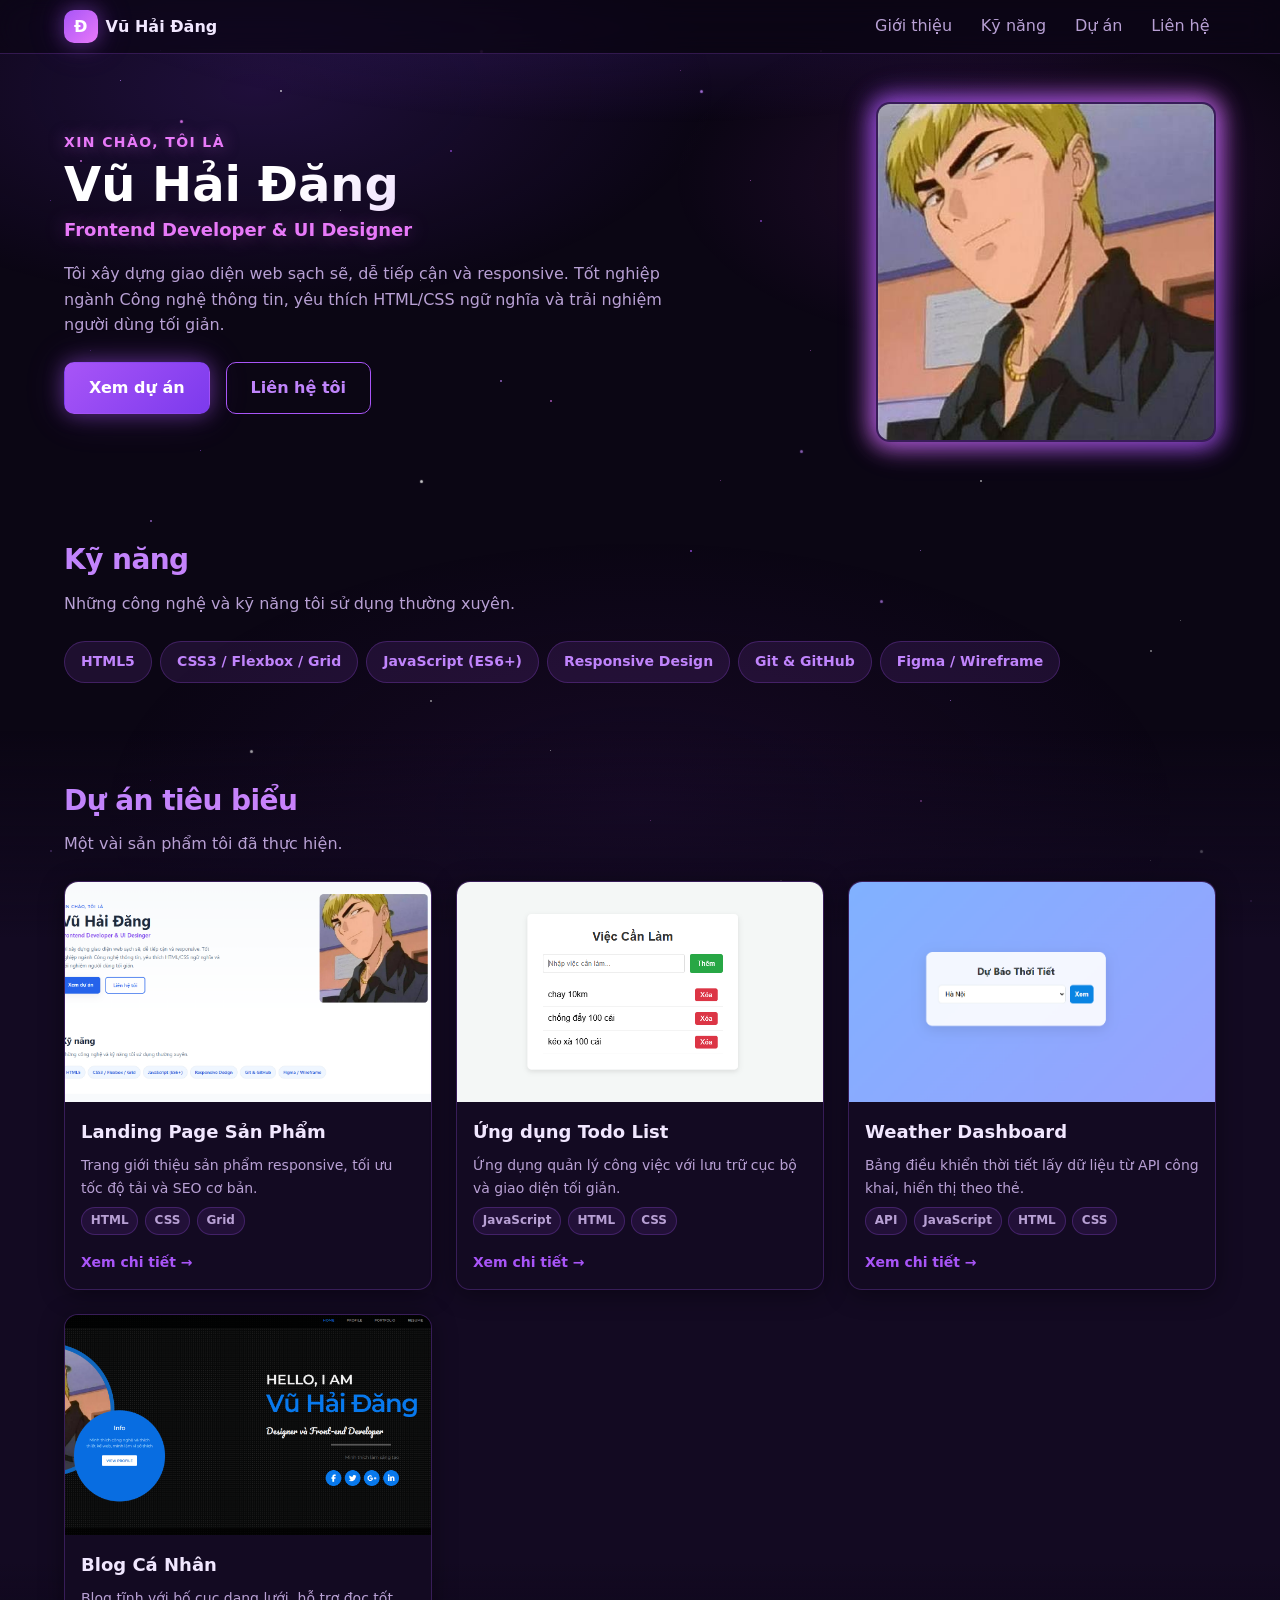
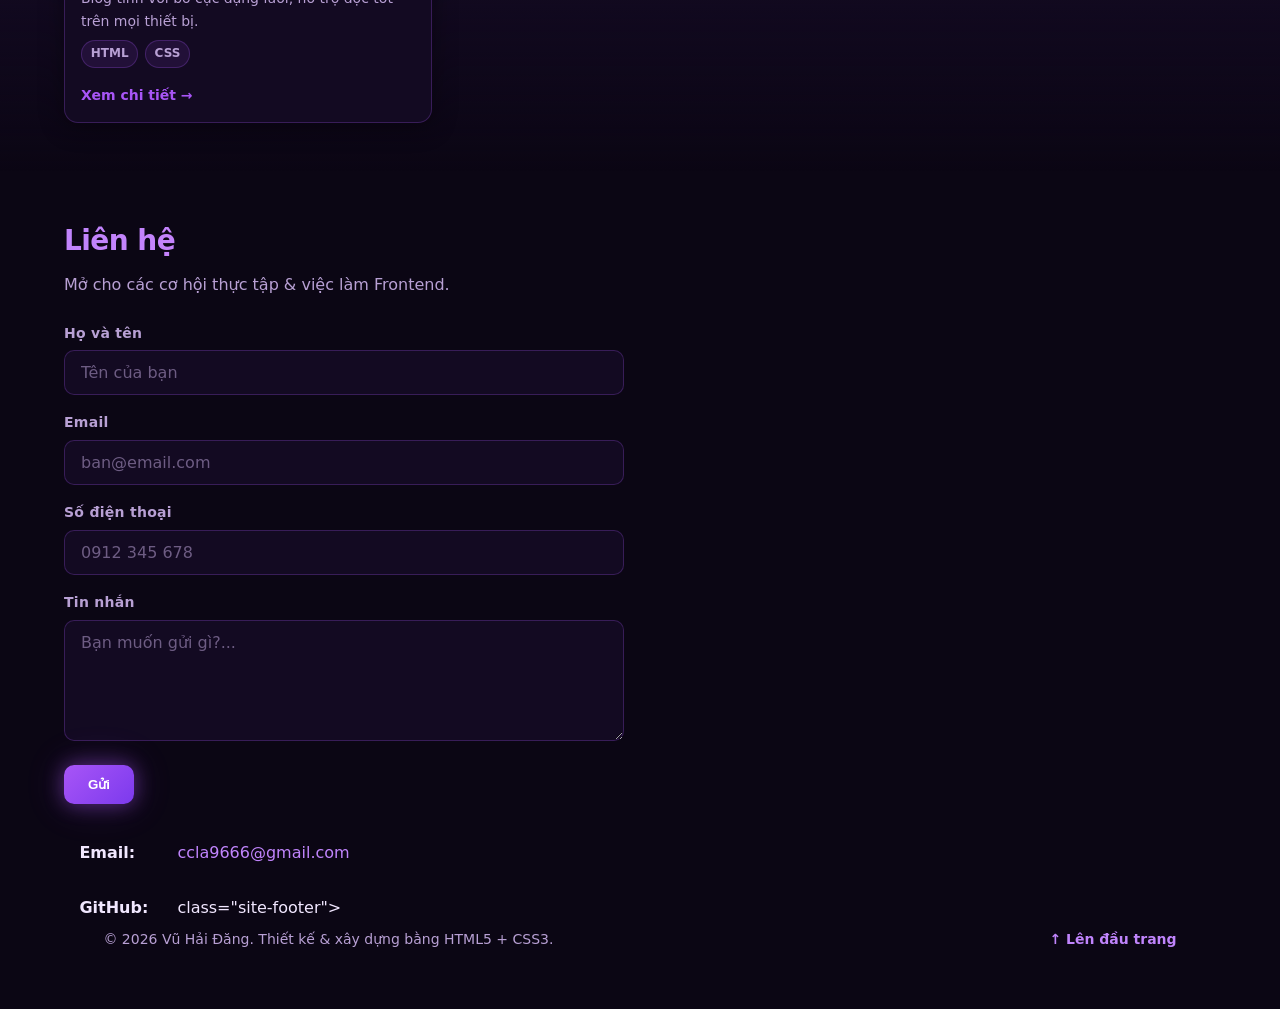
==== index.html @ 93440929 "changes" ====
<!DOCTYPE html>
<html lang="vi">

<head>
  <meta charset="UTF-8" />
  <meta name="viewport" content="width=device-width, initial-scale=1.0" />
  <meta name="description" content="Portfolio CV của Vũ Hải Đăng – Frontend Developer. Dự án, kỹ năng và thông tin liên hệ." />
  <meta name="author" content="Vũ Hải Đăng" />
  <title>Vũ Hải Đăng · Frontend Developer</title>
  <link rel="stylesheet" href="./assets/css/style.css" />
</head>

<body>
  <!-- Pure CSS starfield layers -->
  <div class="stars stars-1" aria-hidden="true"></div>
  <div class="stars stars-2" aria-hidden="true"></div>
  <div class="stars stars-3" aria-hidden="true"></div>

  <header class="site-header">
    <div class="container header-inner">
      <a class="brand" href="#top" aria-label="Về đầu trang">
        <span class="brand-mark" aria-hidden="true">Đ</span>
        <span class="brand-name">Vũ Hải Đăng</span>
      </a>

      <nav class="main-nav" aria-label="Điều hướng chính">
        <ul class="nav-list">
          <li><a href="#about">Giới thiệu</a></li>
          <li><a href="#skills">Kỹ năng</a></li>
          <li><a href="#projects">Dự án</a></li>
          <li><a href="#contact">Liên hệ</a></li>
        </ul>
      </nav>
    </div>
  </header>

  <main id="top">
    <section id="about" class="hero">
      <div class="container hero-inner">
        <div class="hero-text">
          <p class="eyebrow">Xin chào, tôi là</p>
          <h1 class="hero-title">Vũ Hải Đăng</h1>
          <p class="hero-role">Frontend Developer &amp; UI Designer</p>
          <p class="hero-desc">
            Tôi xây dựng giao diện web sạch sẽ, dễ tiếp cận và responsive.
            Tốt nghiệp ngành Công nghệ thông tin, yêu thích HTML/CSS ngữ nghĩa
            và trải nghiệm người dùng tối giản.
          </p>
          <div class="hero-actions">
            <a class="btn btn-primary" href="#projects">Xem dự án</a>
            <a class="btn btn-outline" href="#contact">Liên hệ tôi</a>
          </div>
        </div>

        <figure class="hero-avatar">
          <img
            src="./assets/img/avatar.jpg"
            alt="Ảnh đại diện của Vũ Hải Đăng"
            width="320" height="320" />
        </figure>
      </div>
    </section>

    <section id="skills" class="section">
      <div class="container">
        <h2 class="section-title">Kỹ năng</h2>
        <p class="section-sub">Những công nghệ và kỹ năng tôi sử dụng thường xuyên.</p>

        <ul class="skill-grid">
          <li class="skill-chip">HTML5</li>
          <li class="skill-chip">CSS3 / Flexbox / Grid</li>
          <li class="skill-chip">JavaScript (ES6+)</li>
          <li class="skill-chip">Responsive Design</li>
          <li class="skill-chip">Git &amp; GitHub</li>
          <li class="skill-chip">Figma / Wireframe</li>
        </ul>
      </div>
    </section>

    <section id="projects" class="section section-muted">
      <div class="container">
        <h2 class="section-title">Dự án tiêu biểu</h2>
        <p class="section-sub">Một vài sản phẩm tôi đã thực hiện.</p>

        <div class="project-grid">

          <article class="card">
            <img class="card-media"
              src="./assets/img/project/Capture.PNG"
              alt="Ảnh minh họa dự án Landing Page" width="600" height="360" />
            <div class="card-body">
              <h3 class="card-title">Landing Page Sản Phẩm</h3>
              <p class="card-desc">
                Trang giới thiệu sản phẩm responsive, tối ưu tốc độ tải và SEO cơ bản.
              </p>
              <ul class="tag-list">
                <li>HTML</li>
                <li>CSS</li>
                <li>Grid</li>
              </ul>
              <a class="card-link" href="#">Xem chi tiết →</a>
            </div>
          </article>

          <article class="card">
            <img class="card-media"
              src="./assets/img/project/todo.png"
              alt="Ảnh minh họa dự án Todo App" width="600" height="360" />
            <div class="card-body">
              <h3 class="card-title">Ứng dụng Todo List</h3>
              <p class="card-desc">
                Ứng dụng quản lý công việc với lưu trữ cục bộ và giao diện tối giản.
              </p>
              <ul class="tag-list">
                <li>JavaScript</li>
                <li>HTML</li>
                <li>CSS</li>
              </ul>
              <a class="card-link" href="#">Xem chi tiết →</a>
            </div>
          </article>

          <article class="card">
            <img class="card-media"
              src="./assets/img/project/weather.png"
              alt="Ảnh minh họa dự án Weather Dashboard" width="600" height="360" />
            <div class="card-body">
              <h3 class="card-title">Weather Dashboard</h3>
              <p class="card-desc">
                Bảng điều khiển thời tiết lấy dữ liệu từ API công khai, hiển thị theo thẻ.
              </p>
              <ul class="tag-list">
                <li>API</li>
                <li>JavaScript</li>
                <li>HTML</li>
                <li>CSS</li>
              </ul>
              <a class="card-link" href="#">Xem chi tiết →</a>
            </div>
          </article>

          <article class="card">
            <img class="card-media"
              src="./assets/img/project/blog.png"
              alt="Ảnh minh họa dự án Blog cá nhân" width="600" height="360" />
            <div class="card-body">
              <h3 class="card-title">Blog Cá Nhân</h3>
              <p class="card-desc">
                Blog tĩnh với bố cục dạng lưới, hỗ trợ đọc tốt trên mọi thiết bị.
              </p>
              <ul class="tag-list">
                <li>HTML</li>
                <li>CSS</li>
              </ul>
              <a class="card-link" href="#">Xem chi tiết →</a>
            </div>
          </article>

        </div>
      </div>
    </section>

    <section id="contact" class="section">
      <div class="container contact-inner">
        <h2 class="section-title">Liên hệ</h2>
        <p class="section-sub">Mở cho các cơ hội thực tập &amp; việc làm Frontend.</p>

        <form class="contact-form" action="#" method="post">
          <div class="form-group">
            <label for="full-name">Họ và tên</label>
            <input type="text" id="full-name" name="full-name" placeholder="Tên của bạn" required />
          </div>

          <div class="form-group">
            <label for="email">Email</label>
            <input type="email" id="email" name="email" placeholder="ban@email.com" required />
          </div>

          <div class="form-group">
            <label for="phone">Số điện thoại</label>
            <input type="tel" id="phone" name="phone" placeholder="0912 345 678"/>
          </div>

          <div class="form-group">
            <label for="message">Tin nhắn</label>
            <textarea id="message" name="message" rows="5" placeholder="Bạn muốn gửi gì?..." required></textarea>
          </div>

          <button type="submit" class="btn btn-primary form-submit">Gửi</button>
        </form>
        <br>
        <ul class="contact-list">
          <li>
            <span class="contact-label">Email:</span>
            <a href="mailto:ccla9666@gmail.com">ccla9666@gmail.com</a>
          </li>
          <li>
            <span class="contact-label">GitHub:</span>
</span>
 class="site-footer">
    <div class="container footer-inner">
      <p>© 2026 Vũ Hải Đăng. Thiết kế &amp; xây dựng bằng HTML5 + CSS3.</p>
      <a href="#top" class="to-top">↑ Lên đầu trang</a>
    </div>
  </footer>

</body>

</html>
---- assets/css/style.css ----
/* ==========================================================================
   PORTFOLIO CV – Cosmic Purple Theme (HTML + CSS only)
   Mobile-first · Dark space · Glow borders · Pure CSS particles
   ========================================================================== */

/* ==========================================================================
   1. DESIGN TOKENS
   ========================================================================== */
:root {
  --color-primary: #a855f7;
  --color-primary-dark: #7c3aed;
  --color-primary-glow: #c084fc;
  --color-accent: #e879f9;
  --color-neon: #d946ef;

  --color-text: #f1e7ff;
  --color-text-soft: #b8a0d4;
  --color-bg: #0b0614;
  --color-bg-deep: #05030a;
  --color-surface: #130a22;
  --color-surface-2: #1a0f2e;
  --color-border: rgba(168, 85, 247, 0.25);
  --color-border-glow: rgba(168, 85, 247, 0.6);
  --color-chip: rgba(168, 85, 247, 0.12);

  --font-base: system-ui, -apple-system, "Segoe UI", Roboto, Helvetica, Arial, sans-serif;
  --fs-sm: 0.875rem;
  --fs-base: 1rem;
  --fs-lg: 1.125rem;
  --fs-h2: 1.5rem;
  --fs-h1: 2rem;
  --lh-base: 1.6;

  --space-1: 0.5rem;
  --space-2: 1rem;
  --space-3: 1.5rem;
  --space-4: 2rem;
  --space-5: 3rem;

  --container-max: 1200px;
  --radius: 14px;
  --radius-sm: 10px;
  --shadow: 0 4px 24px rgba(0, 0, 0, 0.4);
  --glow-primary: 0 0 20px rgba(168, 85, 247, 0.45), 0 0 40px rgba(168, 85, 247, 0.2);
  --glow-strong: 0 0 12px rgba(217, 70, 239, 0.7), 0 0 28px rgba(168, 85, 247, 0.4);
}

/* ==========================================================================
   2. RESET
   ========================================================================== */
*,
*::before,
*::after {
  box-sizing: border-box;
}

* {
  margin: 0;
  padding: 0;
}

html {
  scroll-behavior: smooth;
  -webkit-text-size-adjust: 100%;
}

body {
  font-family: var(--font-base);
  font-size: var(--fs-base);
  line-height: var(--lh-base);
  color: var(--color-text);
  background: var(--color-bg);
  overflow-x: hidden;
  min-height: 100vh;
  position: relative;
}

img {
  display: block;
  max-width: 100%;
  height: auto;
}

a {
  color: inherit;
  text-decoration: none;
}

ul {
  list-style: none;
}

/* Content above star layers */
.site-header,
main,
.site-footer {
  position: relative;
  z-index: 2;
}

/* ==========================================================================
   3. PURE CSS STARFIELD / PARTICLES
   3 layers of stars (box-shadow technique) + slow drift animation
   ========================================================================== */
.stars {
  position: fixed;
  inset: 0;
  width: 1px;
  height: 1px;
  border-radius: 50%;
  background: transparent;
  pointer-events: none;
  z-index: 0;
}

/* Layer 1 – small dense stars */
.stars-1 {
  box-shadow:
    120px 80px 0 0 rgba(192, 132, 252, 0.9),
    340px 210px 0 0 rgba(255, 255, 255, 0.7),
    560px 40px 0 0 rgba(232, 121, 249, 0.6),
    890px 320px 0 0 rgba(192, 132, 252, 0.8),
    1100px 150px 0 0 rgba(255, 255, 255, 0.5),
    200px 450px 0 0 rgba(168, 85, 247, 0.7),
    480px 600px 0 0 rgba(255, 255, 255, 0.6),
    720px 480px 0 0 rgba(232, 121, 249, 0.5),
    950px 700px 0 0 rgba(192, 132, 252, 0.75),
    1300px 50px 0 0 rgba(255, 255, 255, 0.55),
    150px 780px 0 0 rgba(168, 85, 247, 0.65),
    400px 900px 0 0 rgba(255, 255, 255, 0.45),
    650px 820px 0 0 rgba(232, 121, 249, 0.7),
    880px 950px 0 0 rgba(192, 132, 252, 0.6),
    1150px 860px 0 0 rgba(255, 255, 255, 0.5),
    50px 200px 0 0 rgba(168, 85, 247, 0.55),
    300px 50px 0 0 rgba(255, 255, 255, 0.4),
    750px 180px 0 0 rgba(232, 121, 249, 0.65),
    1000px 400px 0 0 rgba(192, 132, 252, 0.5),
    1400px 280px 0 0 rgba(255, 255, 255, 0.6),
    180px 1100px 0 0 rgba(168, 85, 247, 0.7),
    520px 1050px 0 0 rgba(255, 255, 255, 0.45),
    800px 1200px 0 0 rgba(232, 121, 249, 0.55),
    1050px 1100px 0 0 rgba(192, 132, 252, 0.6),
    1250px 980px 0 0 rgba(255, 255, 255, 0.5),
    90px 350px 0 0 rgba(168, 85, 247, 0.4),
    420px 280px 0 0 rgba(255, 255, 255, 0.55),
    680px 70px 0 0 rgba(232, 121, 249, 0.45),
    920px 550px 0 0 rgba(192, 132, 252, 0.7),
    1180px 620px 0 0 rgba(255, 255, 255, 0.4),
    250px 650px 0 0 rgba(168, 85, 247, 0.5),
    550px 750px 0 0 rgba(255, 255, 255, 0.6),
    810px 350px 0 0 rgba(232, 121, 249, 0.55),
    1350px 750px 0 0 rgba(192, 132, 252, 0.45),
    70px 980px 0 0 rgba(255, 255, 255, 0.5),
    380px 1150px 0 0 rgba(168, 85, 247, 0.6),
    700px 1080px 0 0 rgba(232, 121, 249, 0.4),
    980px 1300px 0 0 rgba(192, 132, 252, 0.55),
    1220px 1250px 0 0 rgba(255, 255, 255, 0.45),
    160px 50px 0 0 rgba(168, 85, 247, 0.65);
  animation: drift 120s linear infinite;
}

/* Layer 2 – medium stars, slower */
.stars-2 {
  width: 2px;
  height: 2px;
  box-shadow:
    80px 160px 0 0 rgba(232, 121, 249, 0.8),
    280px 90px 0 0 rgba(255, 255, 255, 0.7),
    500px 380px 0 0 rgba(192, 132, 252, 0.75),
    760px 220px 0 0 rgba(168, 85, 247, 0.7),
    980px 480px 0 0 rgba(255, 255, 255, 0.6),
    1200px 120px 0 0 rgba(232, 121, 249, 0.65),
    150px 520px 0 0 rgba(192, 132, 252, 0.7),
    430px 700px 0 0 rgba(255, 255, 255, 0.55),
    690px 550px 0 0 rgba(168, 85, 247, 0.8),
    920px 800px 0 0 rgba(232, 121, 249, 0.6),
    1150px 650px 0 0 rgba(255, 255, 255, 0.5),
    50px 850px 0 0 rgba(192, 132, 252, 0.65),
    320px 980px 0 0 rgba(168, 85, 247, 0.55),
    600px 1100px 0 0 rgba(255, 255, 255, 0.7),
    850px 950px 0 0 rgba(232, 121, 249, 0.75),
    1100px 1200px 0 0 rgba(192, 132, 252, 0.5),
    200px 300px 0 0 rgba(255, 255, 255, 0.6),
    450px 150px 0 0 rgba(168, 85, 247, 0.7),
    820px 50px 0 0 rgba(232, 121, 249, 0.55),
    1050px 300px 0 0 rgba(192, 132, 252, 0.65),
    1300px 450px 0 0 rgba(255, 255, 255, 0.5),
    100px 1200px 0 0 rgba(168, 85, 247, 0.6),
    550px 400px 0 0 rgba(232, 121, 249, 0.7),
    780px 880px 0 0 rgba(255, 255, 255, 0.55),
    1250px 900px 0 0 rgba(192, 132, 252, 0.75);
  animation: drift 180s linear infinite reverse;
}

/* Layer 3 – sparse bright stars + soft glow */
.stars-3 {
  width: 3px;
  height: 3px;
  box-shadow:
    180px 120px 1px 0 rgba(232, 121, 249, 0.9),
    420px 480px 1px 0 rgba(255, 255, 255, 0.8),
    700px 90px 1px 0 rgba(192, 132, 252, 0.85),
    950px 350px 1px 0 rgba(168, 85, 247, 0.8),
    250px 750px 1px 0 rgba(255, 255, 255, 0.7),
    580px 920px 1px 0 rgba(232, 121, 249, 0.75),
    880px 600px 1px 0 rgba(192, 132, 252, 0.7),
    1120px 180px 1px 0 rgba(255, 255, 255, 0.65),
    80px 550px 1px 0 rgba(168, 85, 247, 0.8),
    1350px 700px 1px 0 rgba(232, 121, 249, 0.7),
    320px 200px 1px 0 rgba(255, 255, 255, 0.6),
    650px 1100px 1px 0 rgba(192, 132, 252, 0.75),
    1000px 980px 1px 0 rgba(168, 85, 247, 0.65),
    150px 1050px 1px 0 rgba(255, 255, 255, 0.55),
    480px 50px 1px 0 rgba(232, 121, 249, 0.8),
    800px 450px 1px 0 rgba(192, 132, 252, 0.7),
    1200px 850px 1px 0 rgba(255, 255, 255, 0.6);
  animation: drift 240s linear infinite, twinkle 4s ease-in-out infinite alternate;
}

@keyframes drift {
  from { transform: translateY(0); }
  to   { transform: translateY(-2000px); }
}

@keyframes twinkle {
  0%   { opacity: 0.6; }
  100% { opacity: 1; }
}

/* Soft nebula glow behind content */
body::before {
  content: "";
  position: fixed;
  inset: 0;
  z-index: 0;
  pointer-events: none;
  background:
    radial-gradient(ellipse 60% 40% at 20% 10%, rgba(124, 58, 237, 0.18), transparent 60%),
    radial-gradient(ellipse 50% 35% at 80% 20%, rgba(217, 70, 239, 0.12), transparent 55%),
    radial-gradient(ellipse 70% 50% at 50% 90%, rgba(88, 28, 135, 0.15), transparent 60%);
}

/* ==========================================================================
   4. LAYOUT
   ========================================================================== */
.container {
  width: 100%;
  max-width: var(--container-max);
  margin-inline: auto;
  padding-inline: var(--space-2);
}

.section {
  padding-block: var(--space-5);
}

.section-muted {
  background: linear-gradient(180deg, transparent, var(--color-surface) 20%, var(--color-surface) 80%, transparent);
}

.section-title {
  font-size: var(--fs-h2);
  margin-bottom: var(--space-1);
  background: linear-gradient(135deg, var(--color-primary-glow), var(--color-accent));
  -webkit-background-clip: text;
  background-clip: text;
  color: transparent;
  letter-spacing: -0.02em;
}

.section-sub {
  color: var(--color-text-soft);
  margin-bottom: var(--space-3);
}

/* ==========================================================================
   5. HEADER + NAV
   ========================================================================== */
.site-header {
  position: sticky;
  top: 0;
  z-index: 20;
  background: rgba(11, 6, 20, 0.75);
  backdrop-filter: blur(16px) saturate(1.4);
  -webkit-backdrop-filter: blur(16px) saturate(1.4);
  border-bottom: 1px solid var(--color-border);
}

.header-inner {
  display: flex;
  flex-wrap: wrap;
  align-items: center;
  justify-content: space-between;
  gap: var(--space-1);
  padding-block: var(--space-1);
}

.brand {
  display: flex;
  align-items: center;
  gap: var(--space-1);
  font-weight: 700;
  transition: filter 0.2s;
}

.brand:hover {
  filter: drop-shadow(0 0 8px rgba(168, 85, 247, 0.6));
}

.brand-mark {
  display: grid;
  place-items: center;
  width: 2.1rem;
  height: 2.1rem;
  border-radius: var(--radius-sm);
  background: linear-gradient(135deg, var(--color-primary), var(--color-accent));
  color: #fff;
  font-weight: 800;
  box-shadow: var(--glow-primary);
}

.nav-list {
  display: flex;
  flex-wrap: wrap;
  gap: var(--space-2);
}

.nav-list a {
  display: inline-block;
  padding: 0.3rem 0.4rem;
  color: var(--color-text-soft);
  font-weight: 500;
  border-bottom: 2px solid transparent;
  border-radius: 4px;
  transition: color 0.2s, border-color 0.2s, text-shadow 0.2s;
}

.nav-list a:hover,
.nav-list a:focus-visible {
  color: var(--color-primary-glow);
  border-bottom-color: var(--color-primary);
  text-shadow: 0 0 12px rgba(168, 85, 247, 0.7);
}

/* ==========================================================================
   6. HERO
   ========================================================================== */
.hero {
  padding-block: var(--space-5);
  background: radial-gradient(ellipse 80% 60% at 50% -20%, rgba(124, 58, 237, 0.22), transparent 60%);
}

.hero-inner {
  display: flex;
  flex-direction: column;
  gap: var(--space-4);
  align-items: flex-start;
}

.eyebrow {
  color: var(--color-accent);
  font-weight: 600;
  text-transform: uppercase;
  letter-spacing: 0.1em;
  font-size: var(--fs-sm);
  text-shadow: 0 0 16px rgba(232, 121, 249, 0.5);
}

.hero-title {
  font-size: var(--fs-h1);
  line-height: 1.15;
  margin-block: 0.25rem;
  background: linear-gradient(135deg, #fff 30%, var(--color-primary-glow));
  -webkit-background-clip: text;
  background-clip: text;
  color: transparent;
}

.hero-role {
  font-size: var(--fs-lg);
  color: var(--color-accent);
  font-weight: 600;
  margin-bottom: var(--space-2);
  text-shadow: 0 0 20px rgba(232, 121, 249, 0.4);
}

.hero-desc {
  color: var(--color-text-soft);
  max-width: 60ch;
  margin-bottom: var(--space-3);
}

.hero-actions {
  display: flex;
  flex-wrap: wrap;
  gap: var(--space-2);
}

.hero-avatar {
  position: relative;
}

.hero-avatar::before {
  content: "";
  position: absolute;
  inset: -6px;
  border-radius: calc(var(--radius) + 6px);
  background: linear-gradient(135deg, var(--color-primary), var(--color-accent), var(--color-primary));
  opacity: 0.7;
  filter: blur(12px);
  z-index: -1;
  animation: avatar-glow 4s ease-in-out infinite alternate;
}

@keyframes avatar-glow {
  0%   { opacity: 0.45; filter: blur(10px); }
  100% { opacity: 0.85; filter: blur(16px); }
}

.hero-avatar img {
  border-radius: var(--radius);
  width: 100%;
  border: 2px solid var(--color-border);
  box-shadow: var(--glow-primary);
  background: var(--color-surface);
}

/* --- Buttons --- */
.btn {
  display: inline-block;
  padding: 0.75rem 1.5rem;
  border-radius: var(--radius-sm);
  font-weight: 600;
  text-align: center;
  transition: transform 0.15s, background 0.2s, box-shadow 0.25s, border-color 0.2s;
}

.btn:active {
  transform: translateY(1px);
}

.btn-primary {
  background: linear-gradient(135deg, var(--color-primary), var(--color-primary-dark));
  color: #fff;
  border: 1px solid transparent;
  box-shadow: var(--glow-primary);
}

.btn-primary:hover {
  background: linear-gradient(135deg, var(--color-primary-glow), var(--color-primary));
  box-shadow: var(--glow-strong);
  transform: translateY(-2px);
}

.btn-outline {
  border: 1.5px solid var(--color-primary);
  color: var(--color-primary-glow);
  background: transparent;
}

.btn-outline:hover {
  background: rgba(168, 85, 247, 0.12);
  border-color: var(--color-accent);
  color: #fff;
  box-shadow: var(--glow-strong);
  transform: translateY(-2px);
}

/* ==========================================================================
   7. SKILLS
   ========================================================================== */
.skill-grid {
  display: flex;
  flex-wrap: wrap;
  gap: var(--space-1);
}

.skill-chip {
  background: var(--color-chip);
  color: var(--color-primary-glow);
  border: 1px solid var(--color-border);
  padding: 0.55rem 1rem;
  border-radius: 999px;
  font-size: var(--fs-sm);
  font-weight: 600;
  transition: border-color 0.25s, box-shadow 0.25s, transform 0.15s, background 0.2s;
}

.skill-chip:hover {
  border-color: var(--color-primary);
  box-shadow: var(--glow-primary);
  background: rgba(168, 85, 247, 0.2);
  transform: translateY(-2px);
  color: #fff;
}

/* ==========================================================================
   8. PROJECTS – glow border on hover
   ========================================================================== */
.project-grid {
  display: grid;
  grid-template-columns: 1fr;
  gap: var(--space-3);
}

.card {
  background: var(--color-surface);
  border: 1px solid var(--color-border);
  border-radius: var(--radius);
  overflow: hidden;
  box-shadow: var(--shadow);
  display: flex;
  flex-direction: column;
  transition: transform 0.25s ease, box-shadow 0.3s ease, border-color 0.3s ease;
  position: relative;
}

.card::before {
  content: "";
  position: absolute;
  inset: 0;
  border-radius: inherit;
  padding: 1px;
  background: linear-gradient(135deg, transparent, transparent);
  -webkit-mask: linear-gradient(#fff 0 0) content-box, linear-gradient(#fff 0 0);
  mask: linear-gradient(#fff 0 0) content-box, linear-gradient(#fff 0 0);
  -webkit-mask-composite: xor;
  mask-composite: exclude;
  pointer-events: none;
  opacity: 0;
  transition: opacity 0.35s, background 0.35s;
}

.card:hover {
  transform: translateY(-6px);
  border-color: var(--color-border-glow);
  box-shadow:
    0 12px 40px rgba(0, 0, 0, 0.5),
    0 0 30px rgba(168, 85, 247, 0.25),
    0 0 60px rgba(124, 58, 237, 0.12);
}

.card:hover::before {
  opacity: 1;
  background: linear-gradient(135deg, var(--color-primary), var(--color-accent), var(--color-primary));
}

.card-media {
  width: 100%;
  aspect-ratio: 5 / 3;
  object-fit: cover;
  background: var(--color-surface-2);
  transition: transform 0.4s ease;
}

.card:hover .card-media {
  transform: scale(1.03);
}

.card-body {
  padding: var(--space-2);
  display: flex;
  flex-direction: column;
  gap: var(--space-1);
  flex: 1;
}

.card-title {
  font-size: var(--fs-lg);
  color: var(--color-text);
}

.card-desc {
  color: var(--color-text-soft);
  font-size: var(--fs-sm);
  flex: 1;
}

.tag-list {
  display: flex;
  flex-wrap: wrap;
  gap: 0.4rem;
}

.tag-list li {
  font-size: 0.75rem;
  font-weight: 600;
  color: var(--color-text-soft);
  background: rgba(168, 85, 247, 0.1);
  border: 1px solid var(--color-border);
  padding: 0.2rem 0.55rem;
  border-radius: 999px;
  transition: border-color 0.2s, color 0.2s;
}

.card:hover .tag-list li {
  border-color: rgba(168, 85, 247, 0.45);
  color: var(--color-primary-glow);
}

.card-link {
  color: var(--color-primary);
  font-weight: 600;
  font-size: var(--fs-sm);
  margin-top: var(--space-1);
  transition: color 0.2s, text-shadow 0.2s;
}

.card-link:hover {
  color: var(--color-accent);
  text-shadow: 0 0 12px rgba(232, 121, 249, 0.6);
}

/* ==========================================================================
   8. CONTACT FORM
   ========================================================================== */
.contact-form {
  display: flex;
  flex-direction: column;
  gap: var(--space-2);
  max-width: 560px;
}

.form-group {
  display: flex;
  flex-direction: column;
  gap: 0.4rem;
}

.form-group label {
  font-size: var(--fs-sm);
  font-weight: 600;
  color: var(--color-text-soft);
  letter-spacing: 0.02em;
}

.form-group input,
.form-group textarea {
  width: 100%;
  padding: 0.75rem 1rem;
  font-family: inherit;
  font-size: var(--fs-base);
  color: var(--color-text);
  background: var(--color-surface);
  border: 1px solid var(--color-border);
  border-radius: var(--radius-sm);
  outline: none;
  transition: border-color 0.25s, box-shadow 0.25s, background 0.2s;
  resize: vertical;
}

.form-group input::placeholder,
.form-group textarea::placeholder {
  color: rgba(184, 160, 212, 0.55);
}

.form-group input:hover,
.form-group textarea:hover {
  border-color: var(--color-border-glow);
}

.form-group input:focus,
.form-group textarea:focus {
  border-color: var(--color-primary);
  box-shadow: var(--glow-primary);
  background: var(--color-surface-2);
}

.form-submit {
  align-self: flex-start;
  margin-top: var(--space-1);
  cursor: pointer;
  border: none;
}

/* ==========================================================================
   9. CONTACT
   ========================================================================== */
   .contact-list {
    display: flex;
    flex-direction: column;
    gap: var(--space-1);
  }
  
  .contact-list li {
    display: flex;
    flex-wrap: wrap;
    gap: var(--space-1);
    align-items: baseline;
    padding: 0.6rem 0.9rem;
    border-radius: var(--radius-sm);
    border: 1px solid transparent;
    transition: border-color 0.25s, box-shadow 0.25s, background 0.2s;
  }
  
  .contact-list li:hover {
    border-color: var(--color-border-glow);
    background: rgba(168, 85, 247, 0.08);
    box-shadow: var(--glow-primary);
  }
  
  .contact-label {
    min-width: 90px;
    font-weight: 700;
    color: var(--color-text);
  }
  
  .contact-list a {
    color: var(--color-primary-glow);
    transition: color 0.2s, text-shadow 0.2s;
  }
  
  .contact-list a:hover {
    color: var(--color-accent);
    text-decoration: underline;
    text-shadow: 0 0 10px rgba(232, 121, 249, 0.5);
  }

/* ==========================================================================
   10. FOOTER
   ========================================================================== */
.site-footer {
  border-top: 1px solid var(--color-border);
  background: var(--color-bg-deep);
  padding-block: var(--space-3);
}

.footer-inner {
  display: flex;
  flex-wrap: wrap;
  gap: var(--space-1);
  align-items: center;
  justify-content: space-between;
  color: var(--color-text-soft);
  font-size: var(--fs-sm);
}

.to-top {
  color: var(--color-primary);
  font-weight: 600;
  transition: color 0.2s, text-shadow 0.2s;
}

.to-top:hover {
  color: var(--color-accent);
  text-shadow: 0 0 12px rgba(232, 121, 249, 0.6);
}

/* ==========================================================================
   11. MEDIA QUERIES
   ========================================================================== */
@media (min-width: 768px) {
  :root {
    --fs-h1: 2.5rem;
    --fs-h2: 1.75rem;
  }

  .container {
    padding-inline: var(--space-3);
  }

  .hero-inner {
    flex-direction: row;
    align-items: center;
    justify-content: space-between;
  }

  .hero-text {
    flex: 1;
  }

  .hero-avatar img {
    max-width: 300px;
  }

  .project-grid {
    grid-template-columns: repeat(2, 1fr);
  }
}

@media (min-width: 1280px) {
  :root {
    --fs-h1: 3rem;
  }

  .project-grid {
    grid-template-columns: repeat(3, 1fr);
  }

  .hero-avatar img {
    max-width: 340px;
  }
}

/* ==========================================================================
   12. ACCESSIBILITY
   ========================================================================== */
:focus-visible {
  outline: 3px solid var(--color-accent);
  outline-offset: 2px;
  border-radius: 4px;
}

@media (prefers-reduced-motion: reduce) {
  .stars,
  .hero-avatar::before {
    animation: none !important;
  }

  *,
  *::before,
  *::after {
    transition: none !important;
    scroll-behavior: auto !important;
  }
}
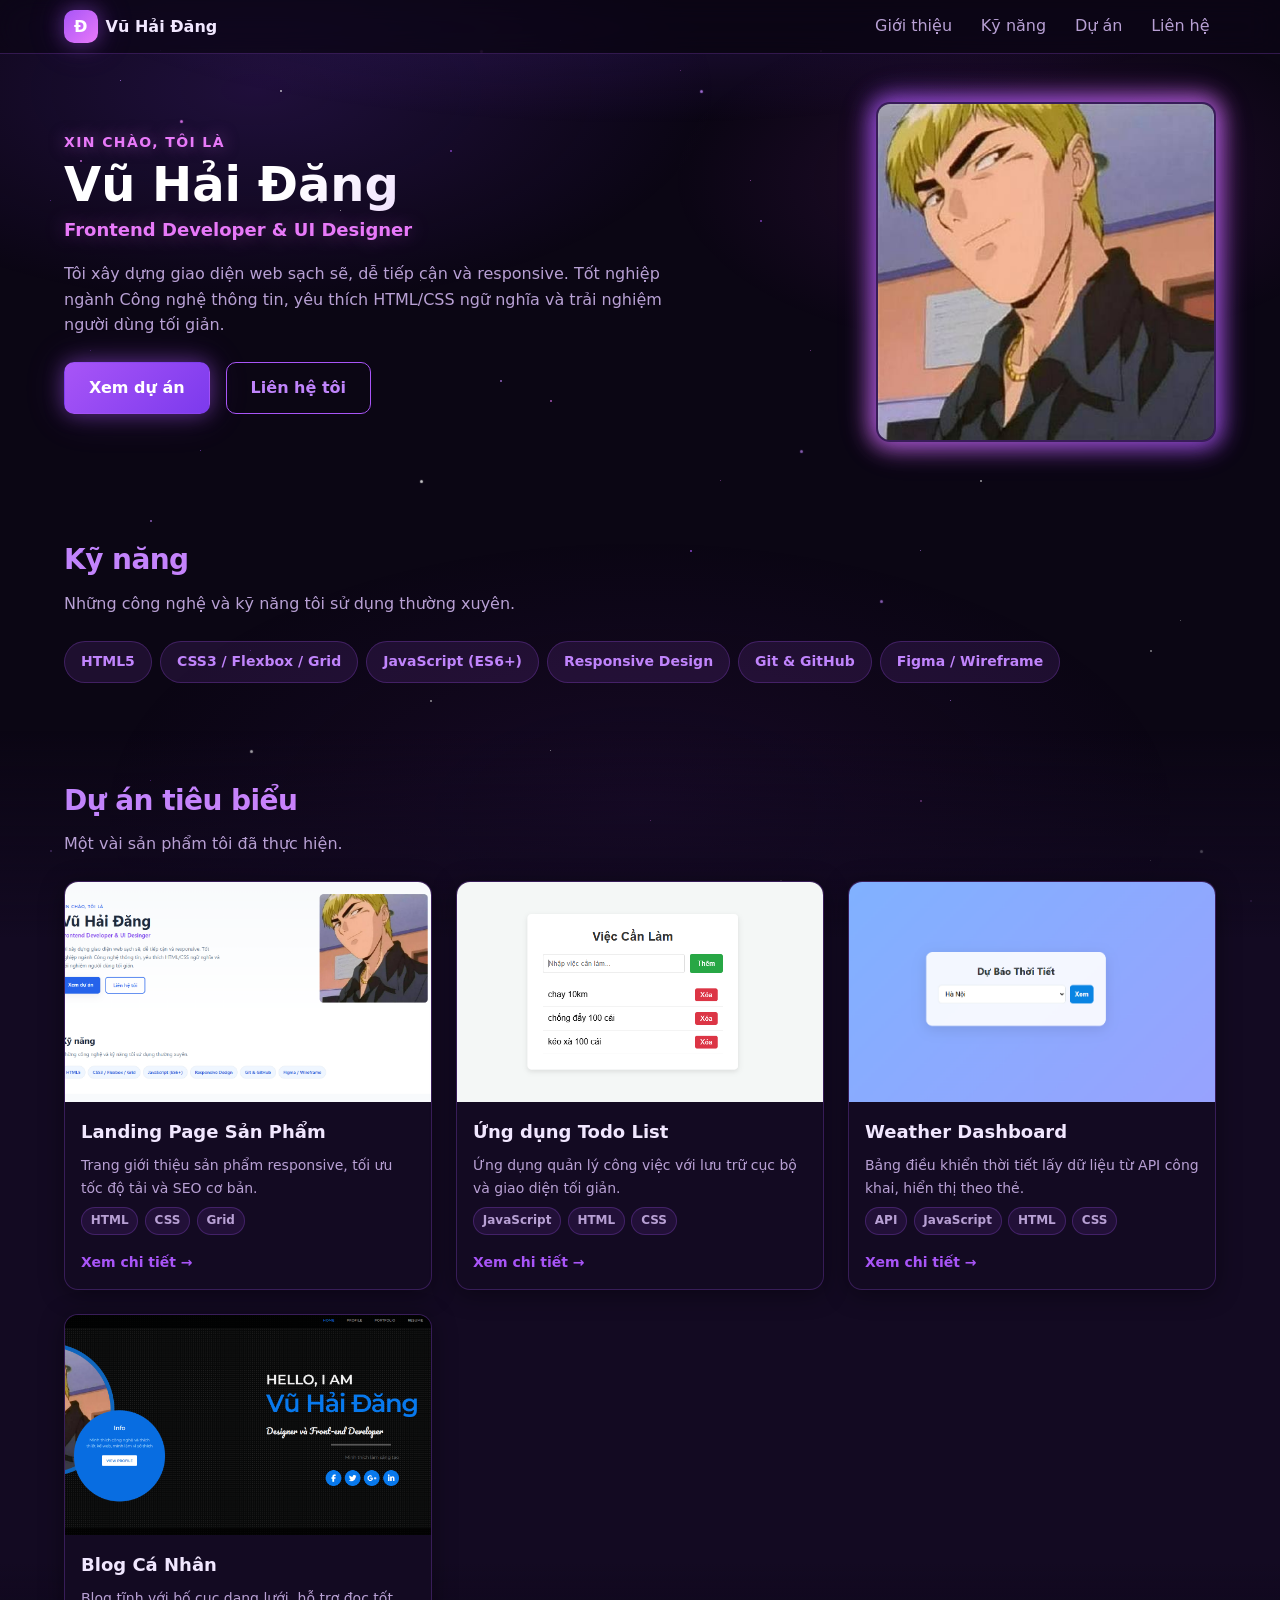
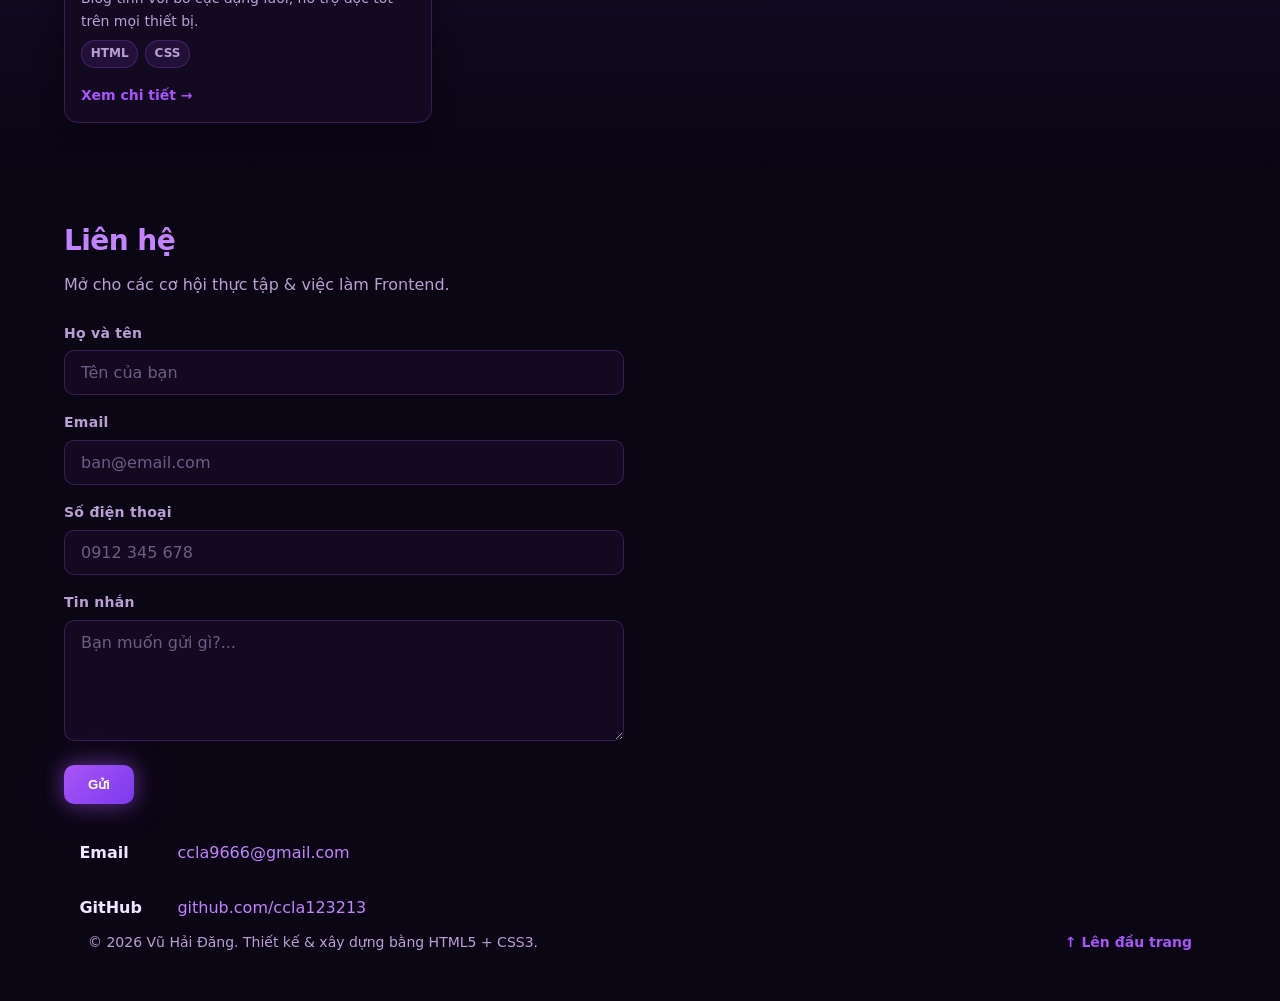
==== commit 5cf69c20: "changes again" ====
--- a/index.html
+++ b/index.html
@@ -7,7 +7,7 @@
   <meta name="description" content="Portfolio CV của Vũ Hải Đăng – Frontend Developer. Dự án, kỹ năng và thông tin liên hệ." />
   <meta name="author" content="Vũ Hải Đăng" />
   <title>Vũ Hải Đăng · Frontend Developer</title>
-  <link rel="stylesheet" href="./assets/css/style.css" />
+  <link rel="stylesheet" href="assets/css/style.css" />
 </head>
 
 <body>
@@ -189,15 +189,17 @@
           <button type="submit" class="btn btn-primary form-submit">Gửi</button>
         </form>
         <br>
-        <ul class="contact-list">
+          <ul class="contact-list">
           <li>
-            <span class="contact-label">Email:</span>
+            <span class="contact-label">Email</span>
             <a href="mailto:ccla9666@gmail.com">ccla9666@gmail.com</a>
           </li>
           <li>
-            <span class="contact-label">GitHub:</span>
-</span>
- class="site-footer">
+            <span class="contact-label">GitHub</span>
+            <a href="https://github.com/ccla123213" target="_blank" rel="noopener noreferrer">github.com/ccla123213</a>
+          </li>
+        </ul>
+
     <div class="container footer-inner">
       <p>© 2026 Vũ Hải Đăng. Thiết kế &amp; xây dựng bằng HTML5 + CSS3.</p>
       <a href="#top" class="to-top">↑ Lên đầu trang</a>
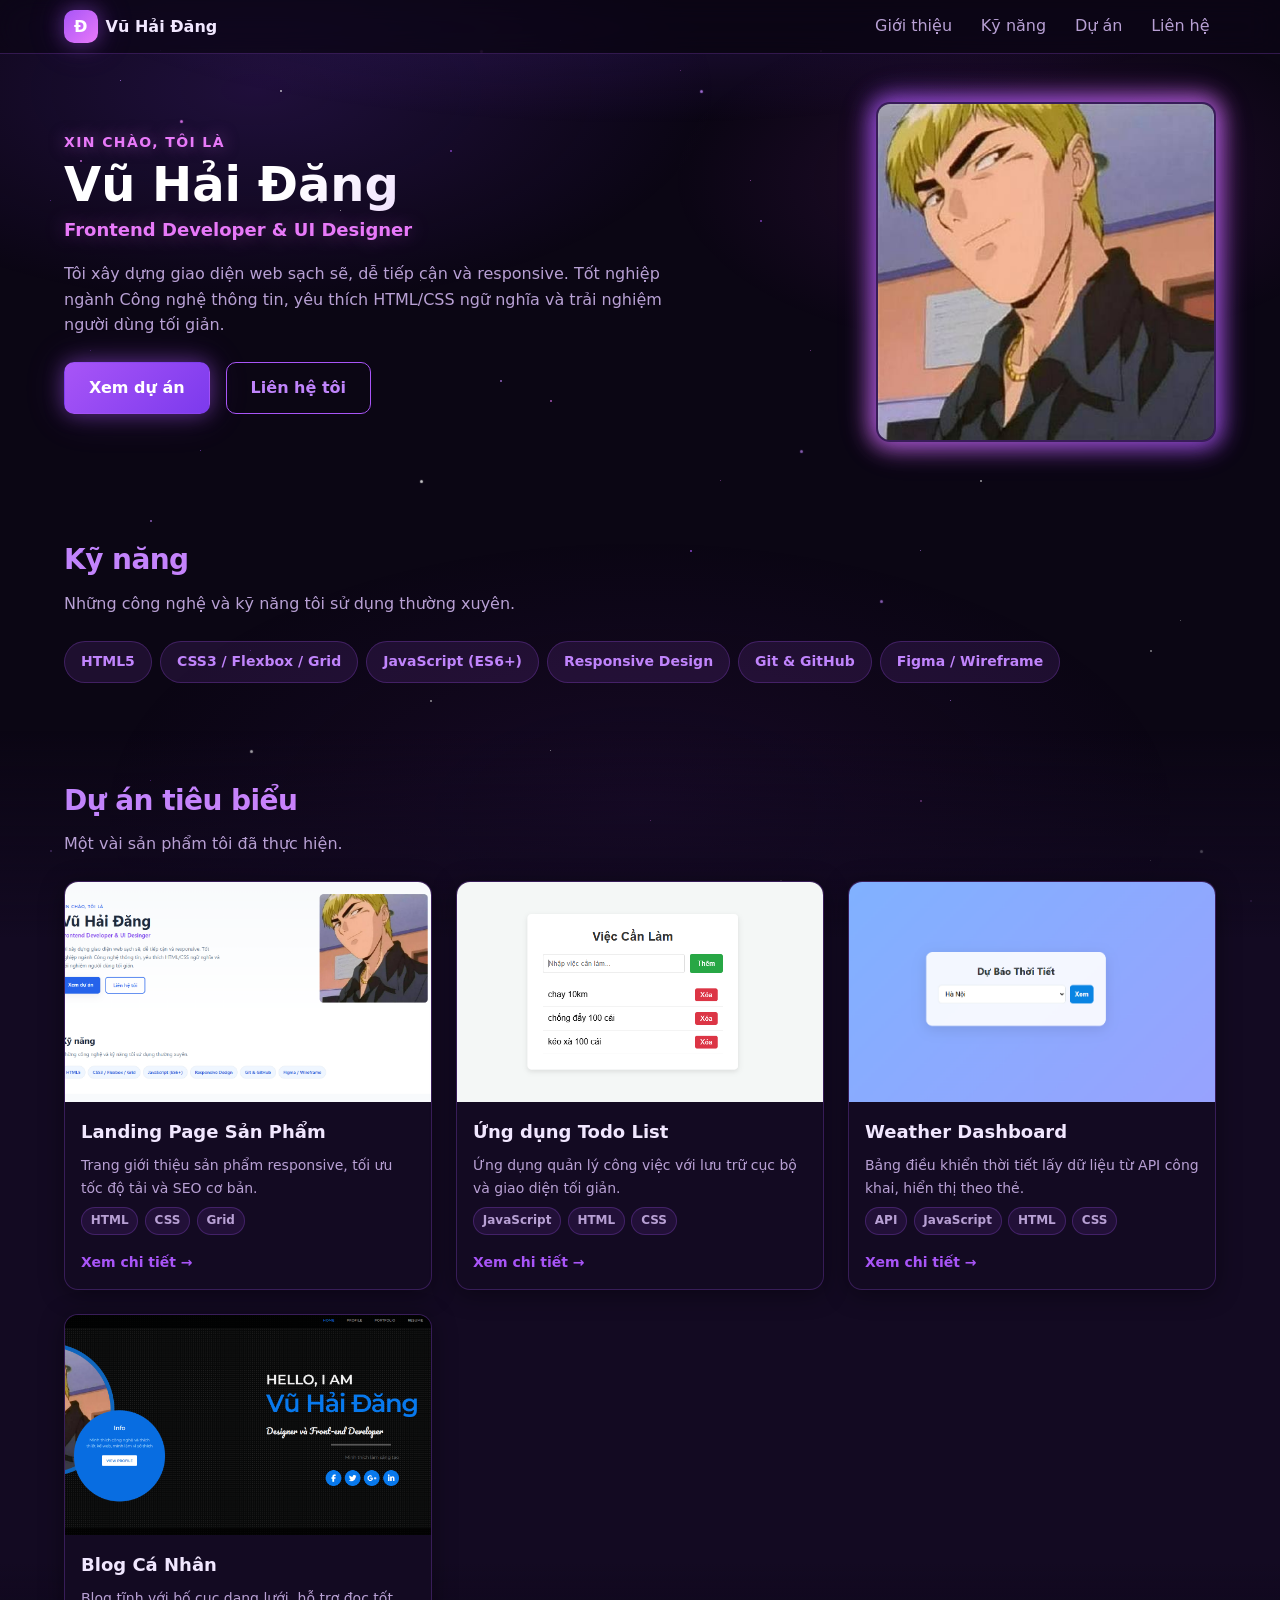
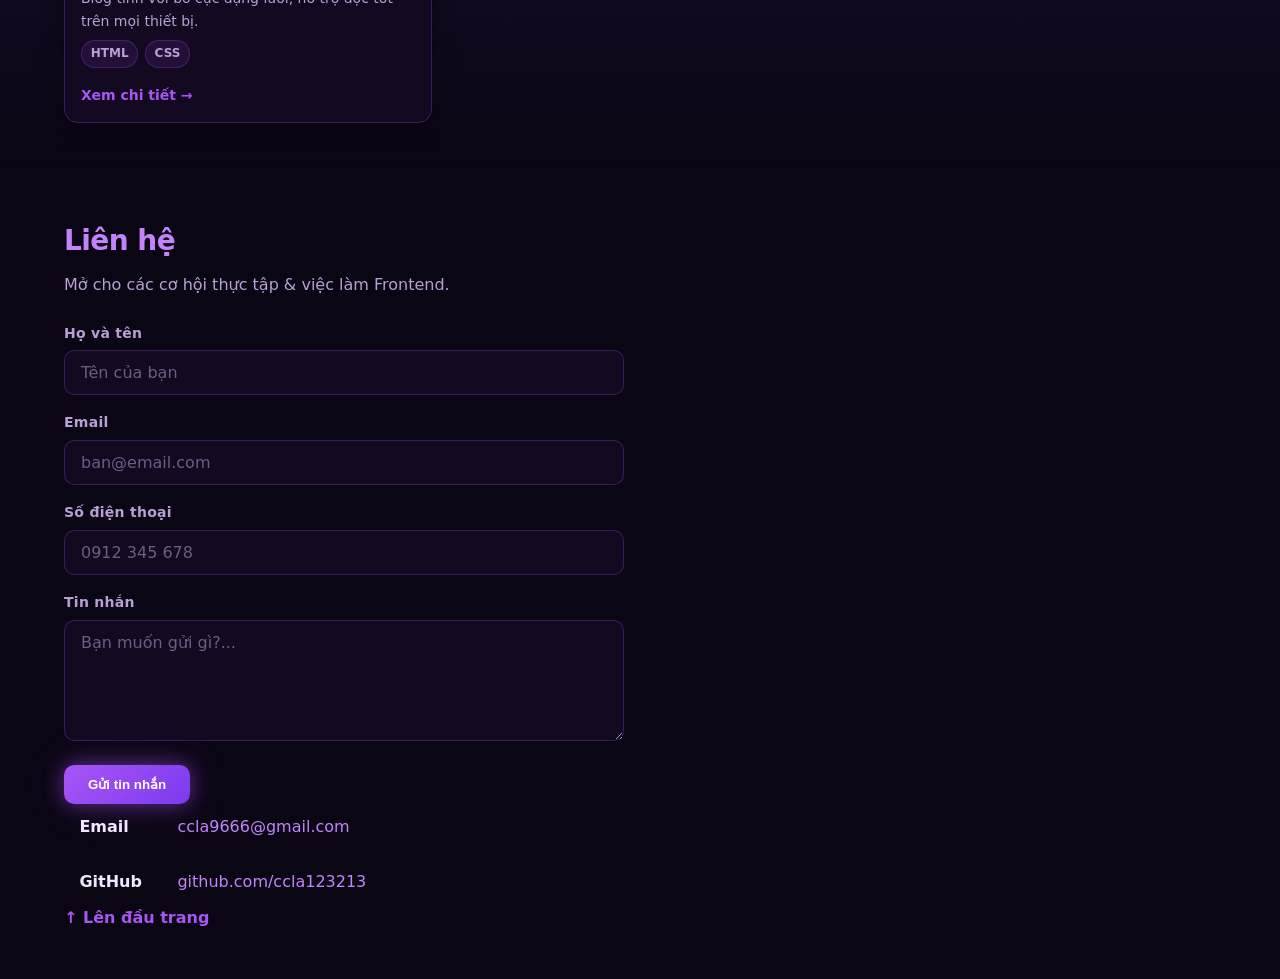
==== commit a820868d: "feat (readme): add readme" ====
--- a/index.html
+++ b/index.html
@@ -7,7 +7,7 @@
   <meta name="description" content="Portfolio CV của Vũ Hải Đăng – Frontend Developer. Dự án, kỹ năng và thông tin liên hệ." />
   <meta name="author" content="Vũ Hải Đăng" />
   <title>Vũ Hải Đăng · Frontend Developer</title>
-  <link rel="stylesheet" href="assets/css/style.css" />
+  <link rel="stylesheet" href="./assets/css/style.css" />
 </head>
 
 <body>
@@ -186,9 +186,8 @@
             <textarea id="message" name="message" rows="5" placeholder="Bạn muốn gửi gì?..." required></textarea>
           </div>
 
-          <button type="submit" class="btn btn-primary form-submit">Gửi</button>
+          <button type="submit" class="btn btn-primary form-submit">Gửi tin nhắn</button>
         </form>
-        <br>
           <ul class="contact-list">
           <li>
             <span class="contact-label">Email</span>
@@ -199,10 +198,7 @@
             <a href="https://github.com/ccla123213" target="_blank" rel="noopener noreferrer">github.com/ccla123213</a>
           </li>
         </ul>
-
-    <div class="container footer-inner">
-      <p>© 2026 Vũ Hải Đăng. Thiết kế &amp; xây dựng bằng HTML5 + CSS3.</p>
-      <a href="#top" class="to-top">↑ Lên đầu trang</a>
+   <a href="#top" class="to-top">↑ Lên đầu trang</a>
     </div>
   </footer>
 
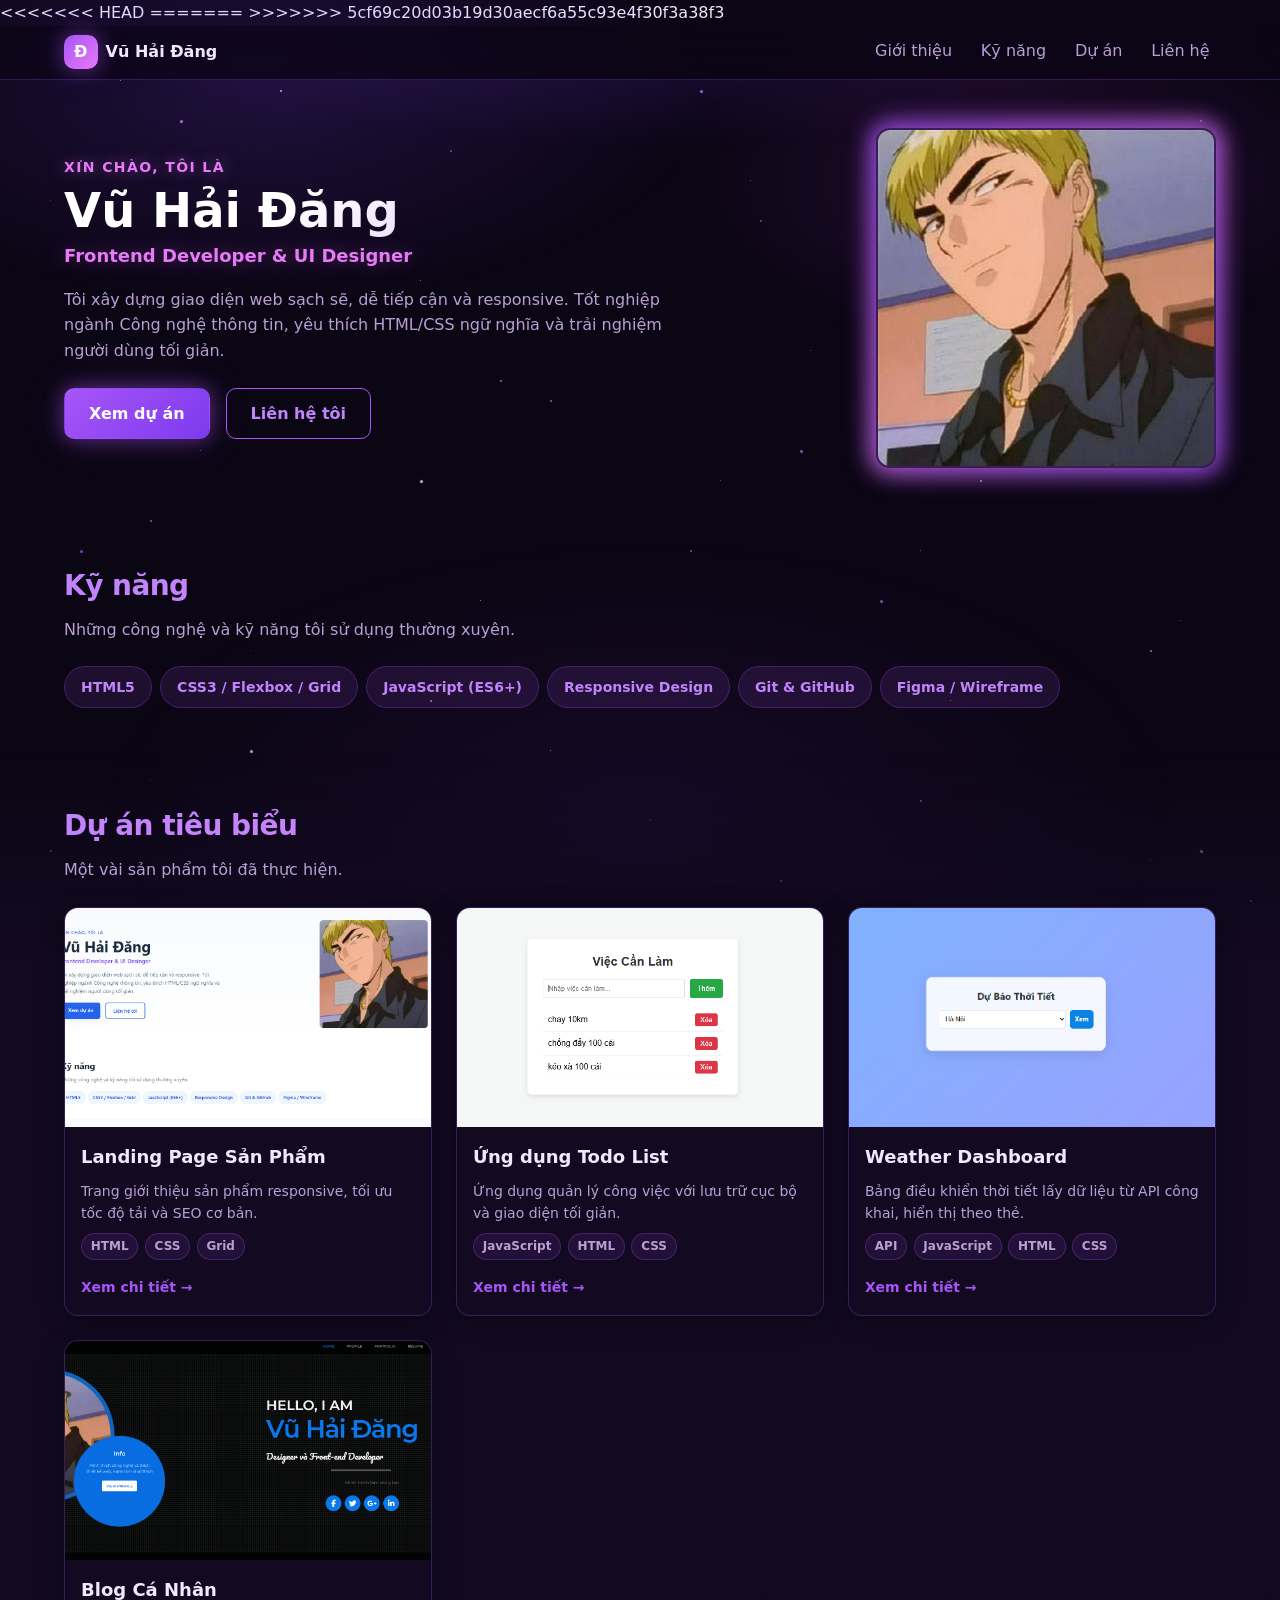
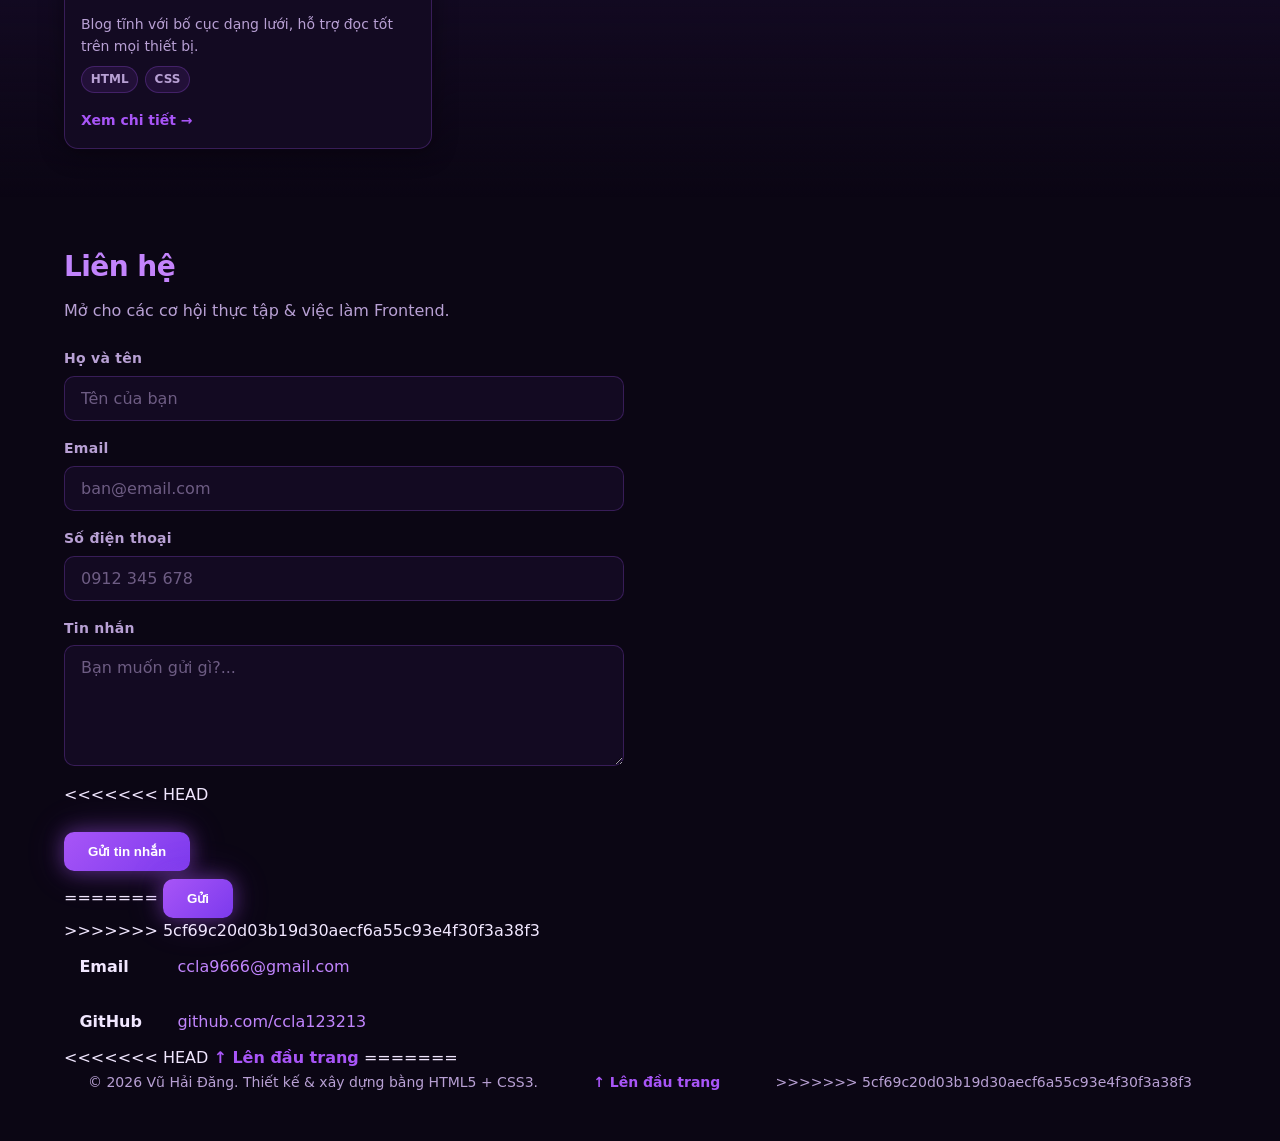
==== commit 34976d44: "feat (readme): add readme" ====
--- a/index.html
+++ b/index.html
@@ -7,7 +7,11 @@
   <meta name="description" content="Portfolio CV của Vũ Hải Đăng – Frontend Developer. Dự án, kỹ năng và thông tin liên hệ." />
   <meta name="author" content="Vũ Hải Đăng" />
   <title>Vũ Hải Đăng · Frontend Developer</title>
+<<<<<<< HEAD
   <link rel="stylesheet" href="./assets/css/style.css" />
+=======
+  <link rel="stylesheet" href="assets/css/style.css" />
+>>>>>>> 5cf69c20d03b19d30aecf6a55c93e4f30f3a38f3
 </head>
 
 <body>
@@ -186,8 +190,14 @@
             <textarea id="message" name="message" rows="5" placeholder="Bạn muốn gửi gì?..." required></textarea>
           </div>
 
+<<<<<<< HEAD
           <button type="submit" class="btn btn-primary form-submit">Gửi tin nhắn</button>
         </form>
+=======
+          <button type="submit" class="btn btn-primary form-submit">Gửi</button>
+        </form>
+        <br>
+>>>>>>> 5cf69c20d03b19d30aecf6a55c93e4f30f3a38f3
           <ul class="contact-list">
           <li>
             <span class="contact-label">Email</span>
@@ -198,7 +208,14 @@
             <a href="https://github.com/ccla123213" target="_blank" rel="noopener noreferrer">github.com/ccla123213</a>
           </li>
         </ul>
+<<<<<<< HEAD
    <a href="#top" class="to-top">↑ Lên đầu trang</a>
+=======
+
+    <div class="container footer-inner">
+      <p>© 2026 Vũ Hải Đăng. Thiết kế &amp; xây dựng bằng HTML5 + CSS3.</p>
+      <a href="#top" class="to-top">↑ Lên đầu trang</a>
+>>>>>>> 5cf69c20d03b19d30aecf6a55c93e4f30f3a38f3
     </div>
   </footer>
 
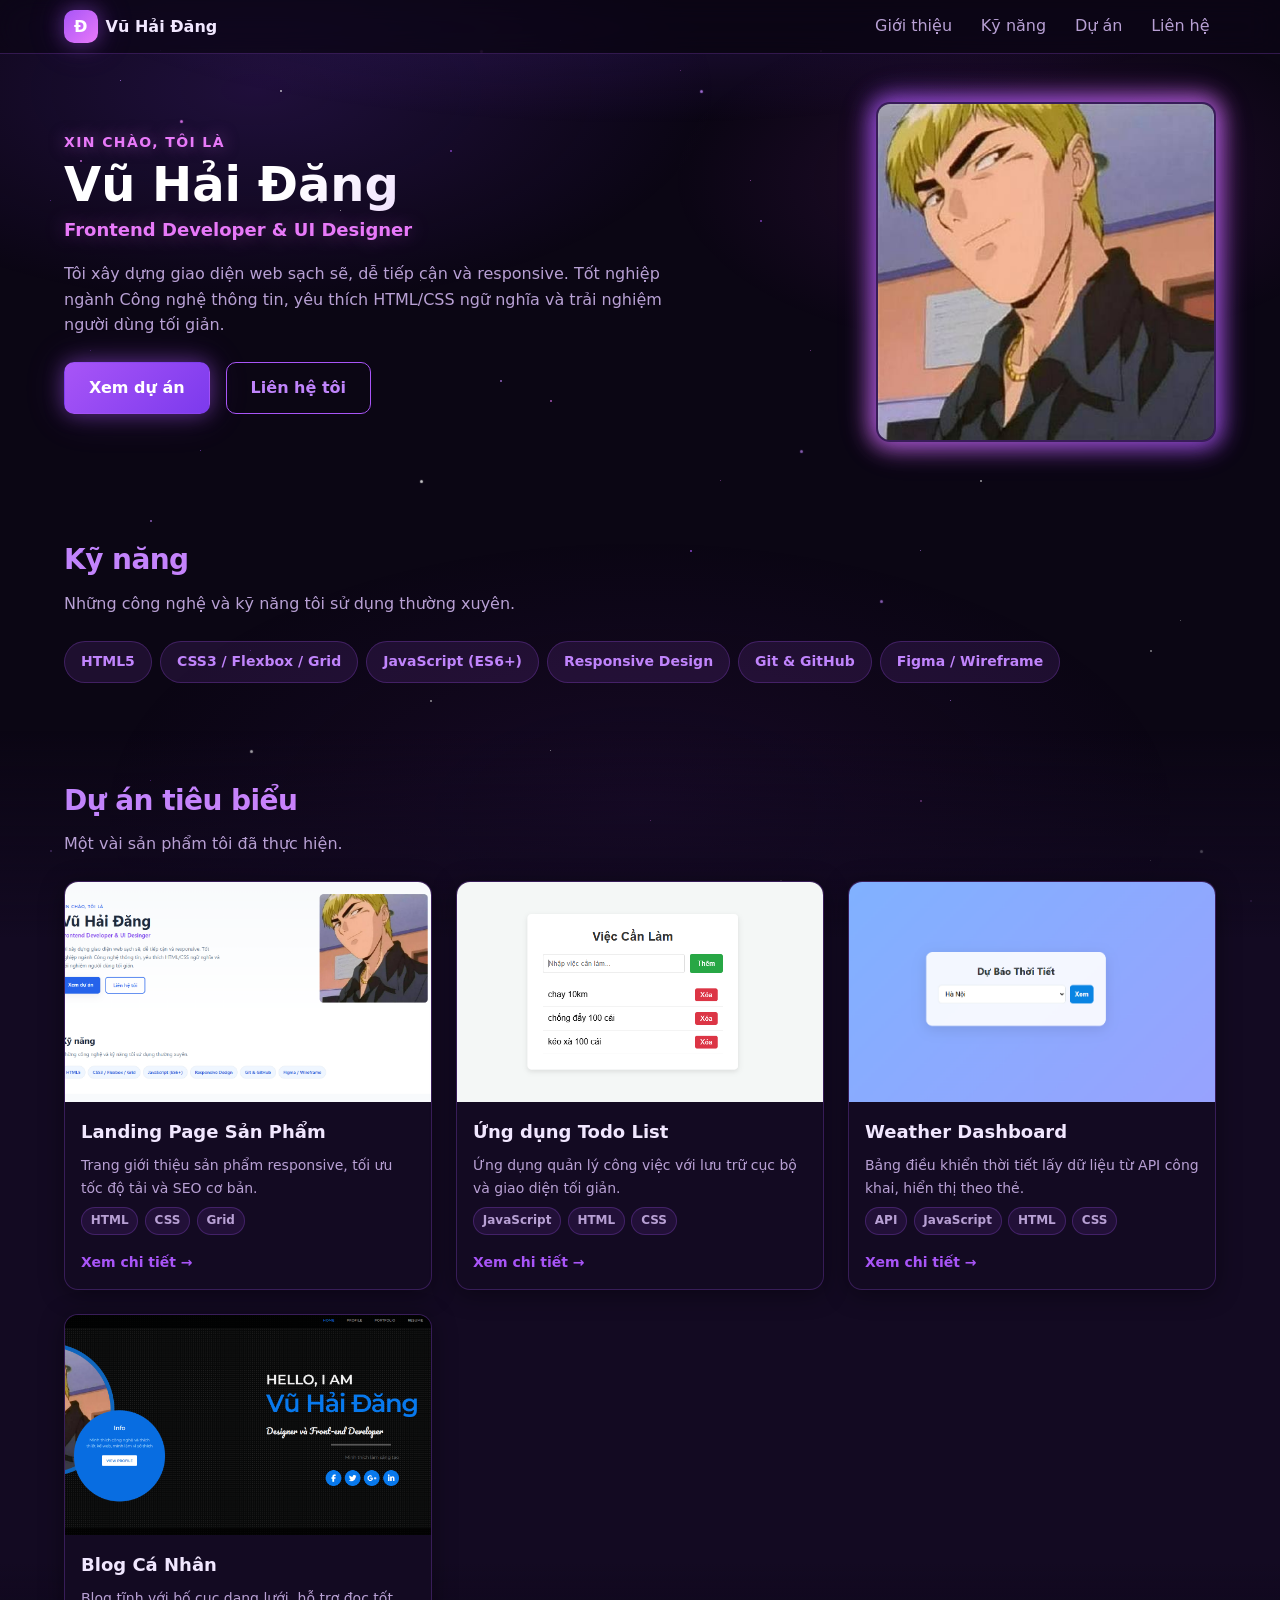
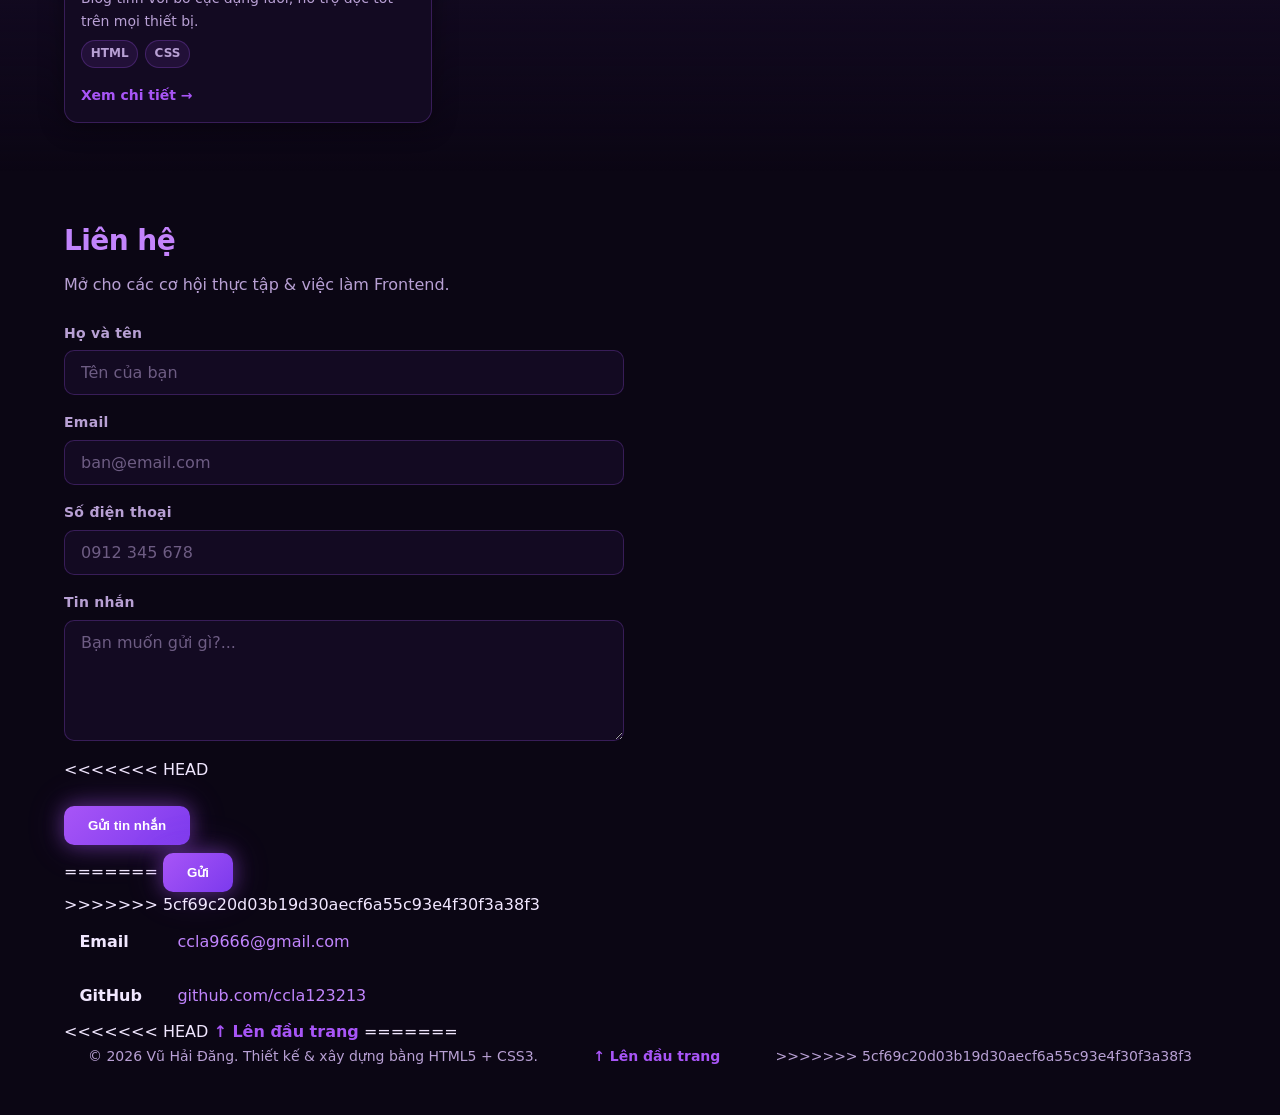
==== commit a84fe7ed: "change" ====
--- a/index.html
+++ b/index.html
@@ -7,11 +7,7 @@
   <meta name="description" content="Portfolio CV của Vũ Hải Đăng – Frontend Developer. Dự án, kỹ năng và thông tin liên hệ." />
   <meta name="author" content="Vũ Hải Đăng" />
   <title>Vũ Hải Đăng · Frontend Developer</title>
-<<<<<<< HEAD
-  <link rel="stylesheet" href="./assets/css/style.css" />
-=======
   <link rel="stylesheet" href="assets/css/style.css" />
->>>>>>> 5cf69c20d03b19d30aecf6a55c93e4f30f3a38f3
 </head>
 
 <body>
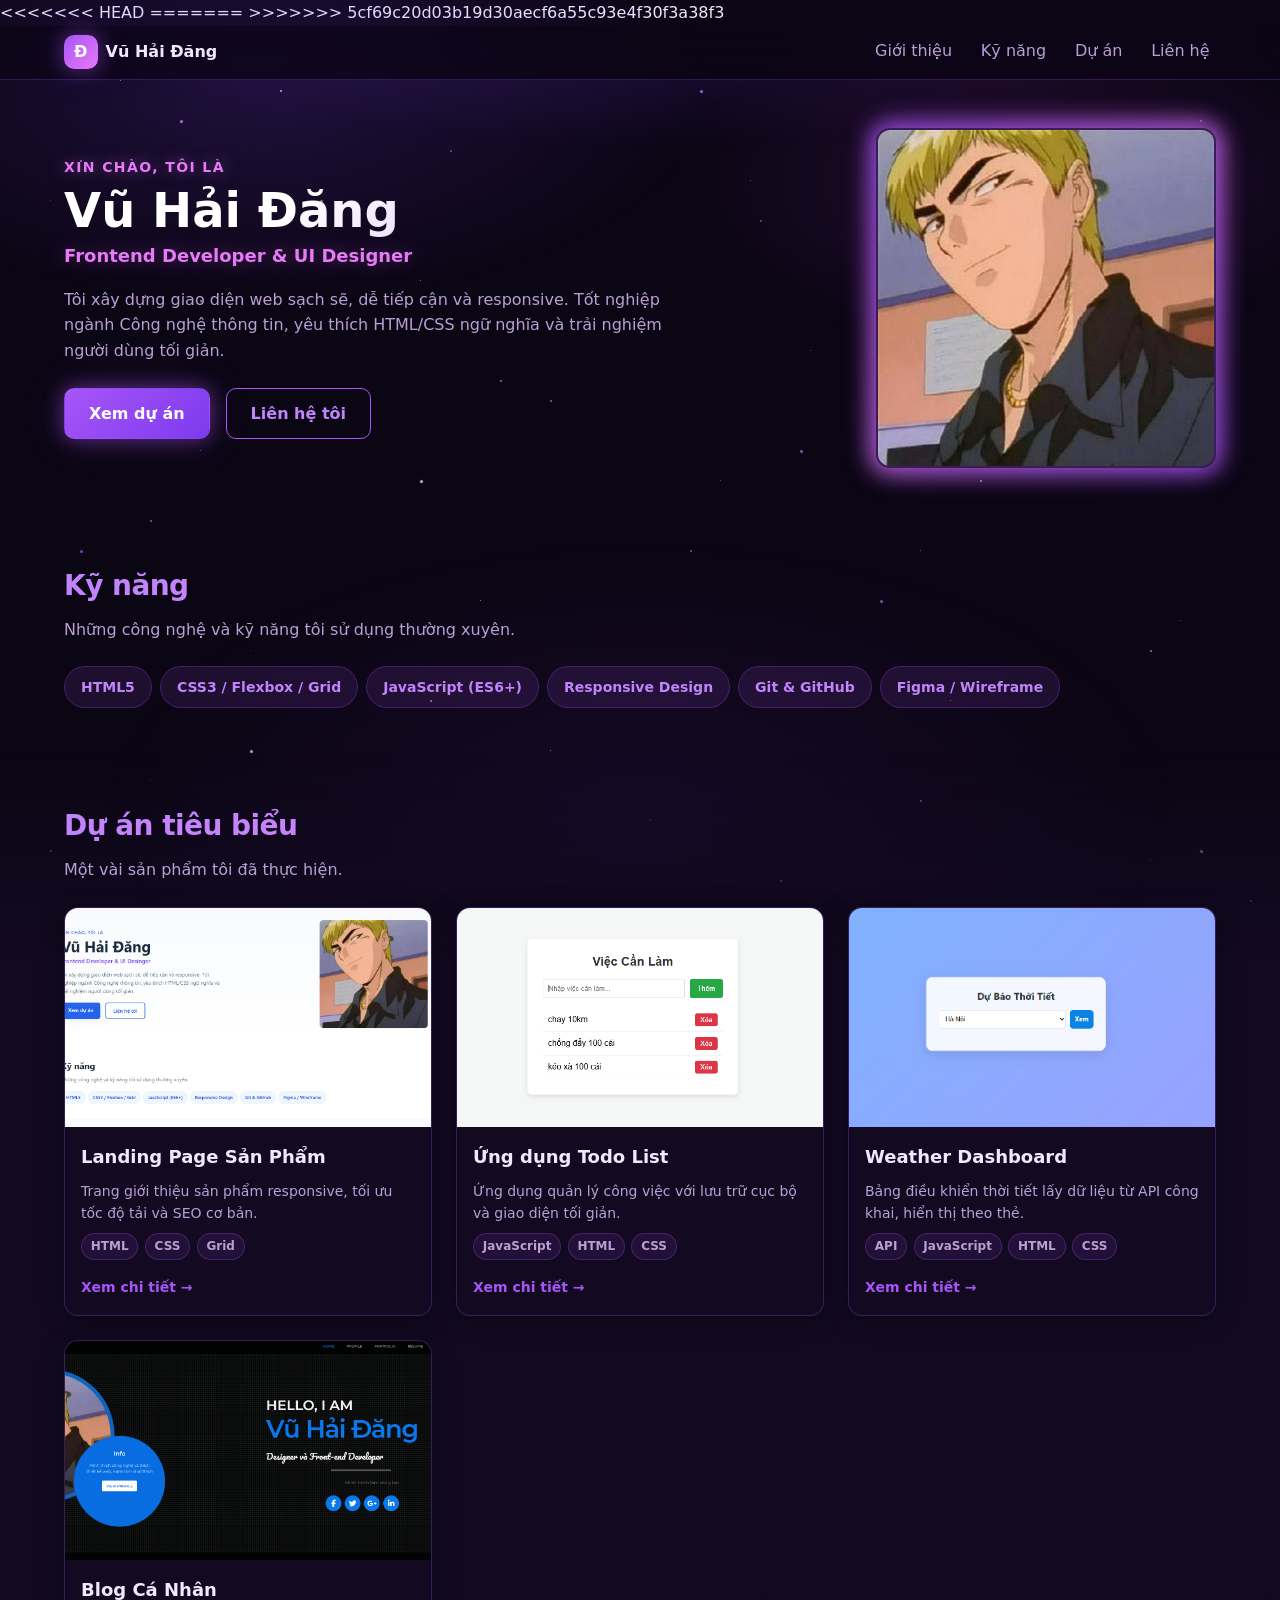
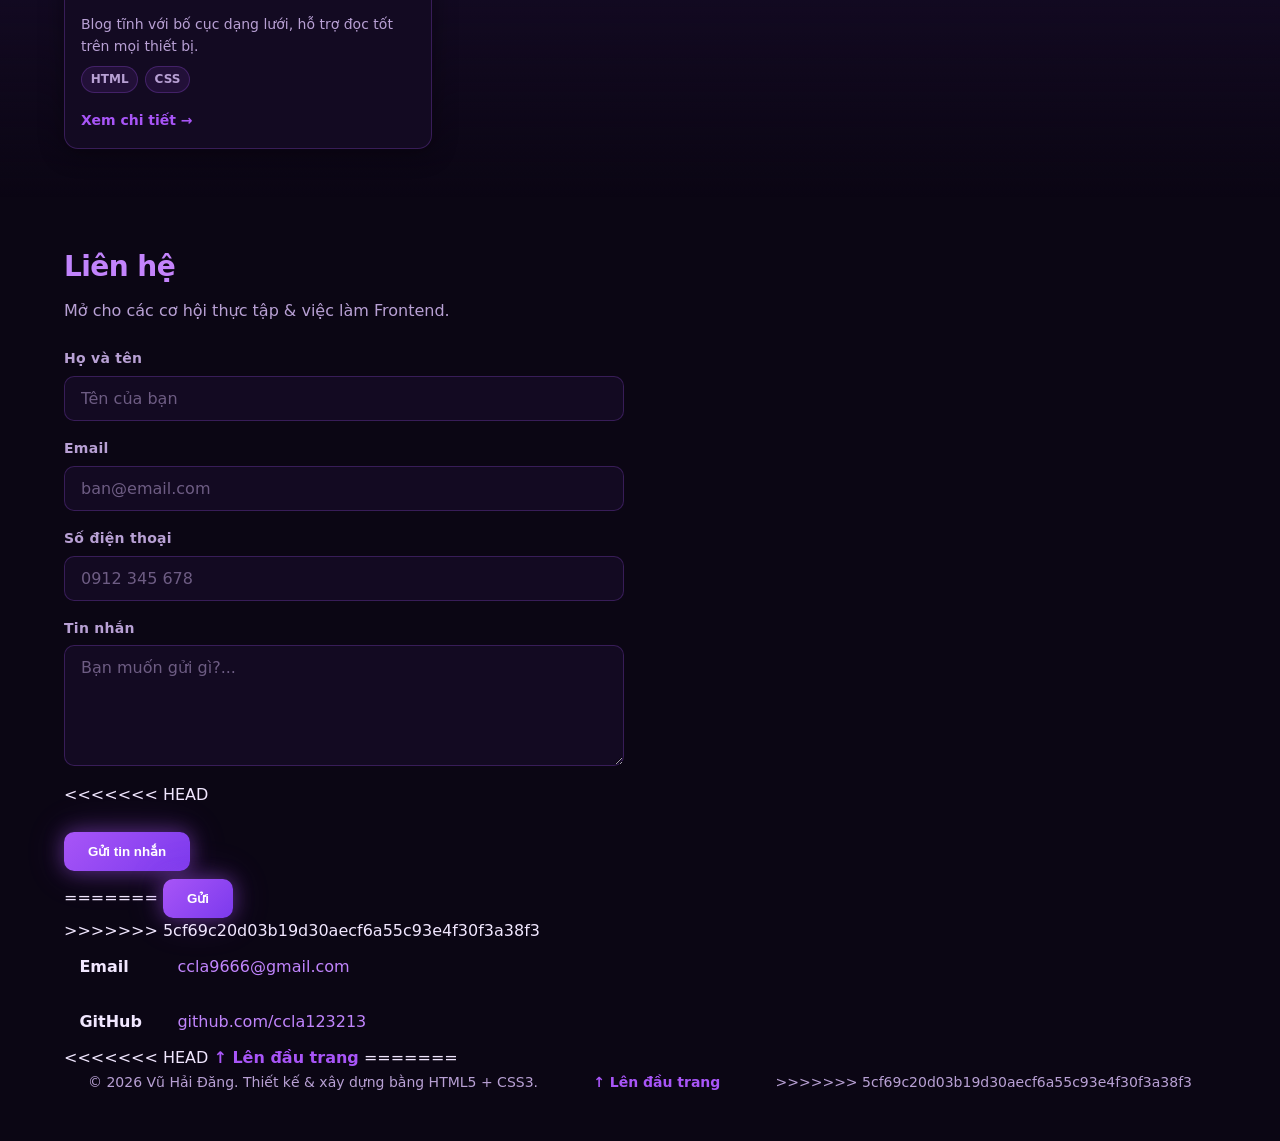
==== commit 4df14ca2: "change again" ====
--- a/index.html
+++ b/index.html
@@ -7,7 +7,11 @@
   <meta name="description" content="Portfolio CV của Vũ Hải Đăng – Frontend Developer. Dự án, kỹ năng và thông tin liên hệ." />
   <meta name="author" content="Vũ Hải Đăng" />
   <title>Vũ Hải Đăng · Frontend Developer</title>
+<<<<<<< HEAD
+  <link rel="stylesheet" href="./assets/css/style.css" />
+=======
   <link rel="stylesheet" href="assets/css/style.css" />
+>>>>>>> 5cf69c20d03b19d30aecf6a55c93e4f30f3a38f3
 </head>
 
 <body>
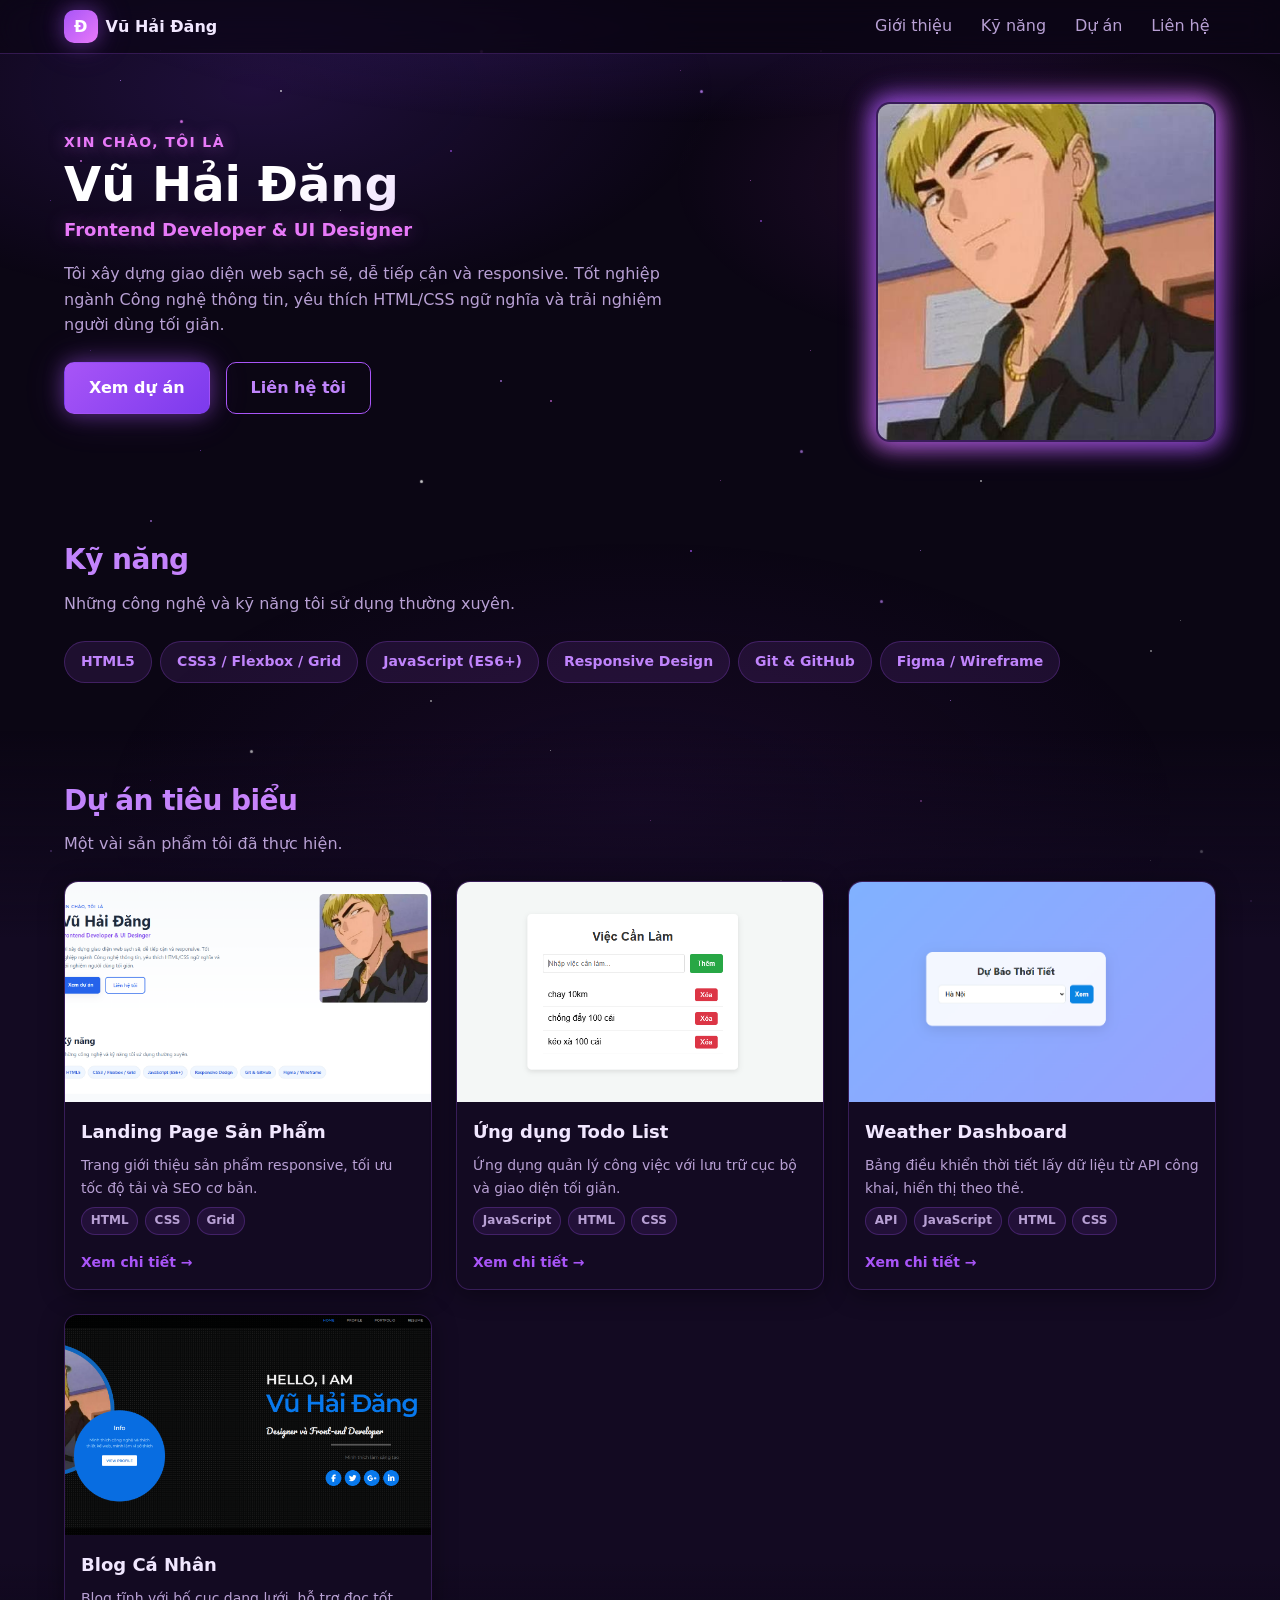
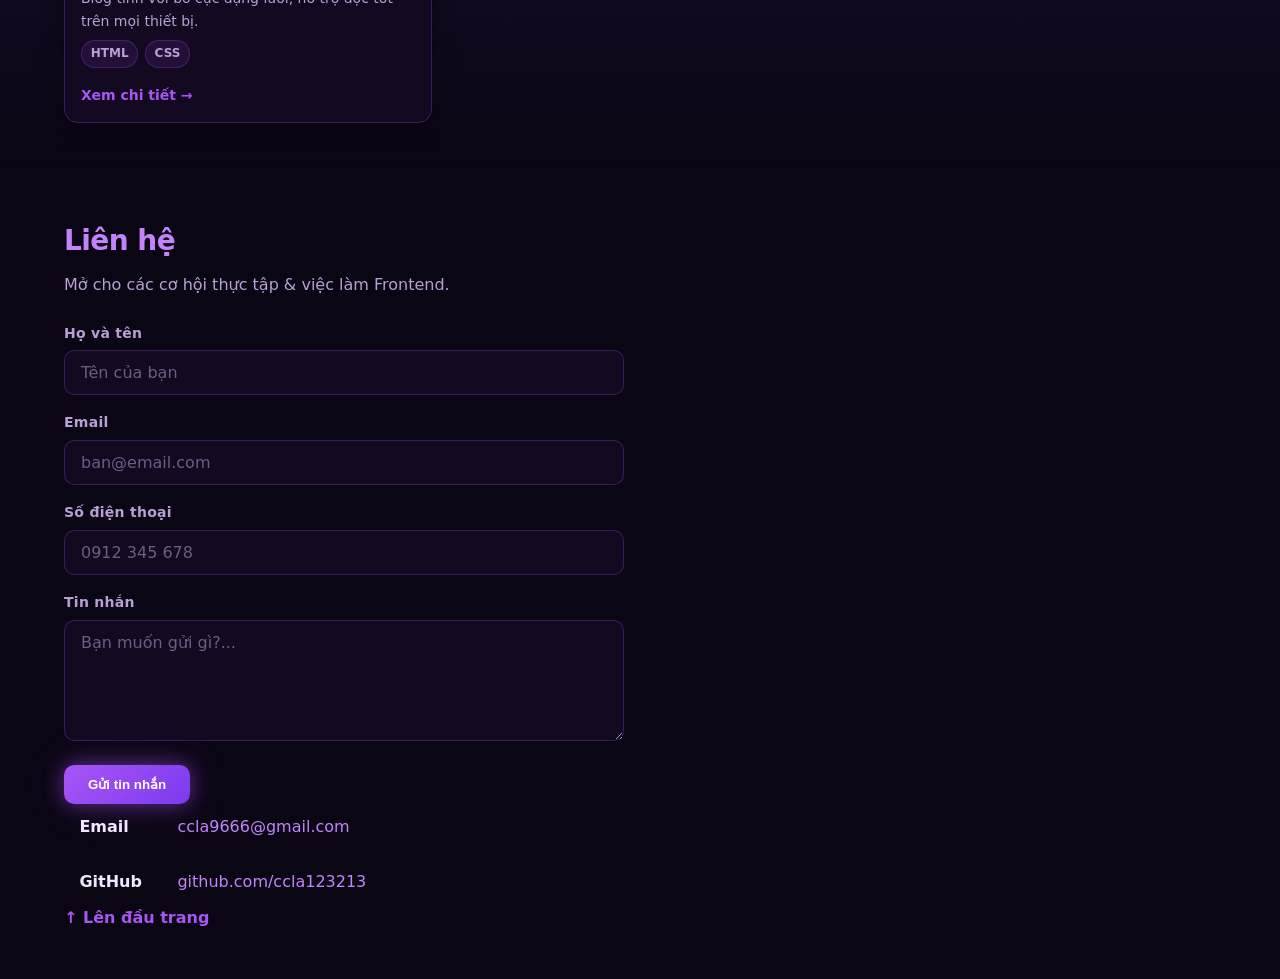
==== commit 365df68b: "feat(log): add CHANGELOG.md" ====
--- a/index.html
+++ b/index.html
@@ -7,11 +7,7 @@
   <meta name="description" content="Portfolio CV của Vũ Hải Đăng – Frontend Developer. Dự án, kỹ năng và thông tin liên hệ." />
   <meta name="author" content="Vũ Hải Đăng" />
   <title>Vũ Hải Đăng · Frontend Developer</title>
-<<<<<<< HEAD
   <link rel="stylesheet" href="./assets/css/style.css" />
-=======
-  <link rel="stylesheet" href="assets/css/style.css" />
->>>>>>> 5cf69c20d03b19d30aecf6a55c93e4f30f3a38f3
 </head>
 
 <body>
@@ -190,14 +186,8 @@
             <textarea id="message" name="message" rows="5" placeholder="Bạn muốn gửi gì?..." required></textarea>
           </div>
 
-<<<<<<< HEAD
           <button type="submit" class="btn btn-primary form-submit">Gửi tin nhắn</button>
         </form>
-=======
-          <button type="submit" class="btn btn-primary form-submit">Gửi</button>
-        </form>
-        <br>
->>>>>>> 5cf69c20d03b19d30aecf6a55c93e4f30f3a38f3
           <ul class="contact-list">
           <li>
             <span class="contact-label">Email</span>
@@ -208,14 +198,7 @@
             <a href="https://github.com/ccla123213" target="_blank" rel="noopener noreferrer">github.com/ccla123213</a>
           </li>
         </ul>
-<<<<<<< HEAD
    <a href="#top" class="to-top">↑ Lên đầu trang</a>
-=======
-
-    <div class="container footer-inner">
-      <p>© 2026 Vũ Hải Đăng. Thiết kế &amp; xây dựng bằng HTML5 + CSS3.</p>
-      <a href="#top" class="to-top">↑ Lên đầu trang</a>
->>>>>>> 5cf69c20d03b19d30aecf6a55c93e4f30f3a38f3
     </div>
   </footer>
 
